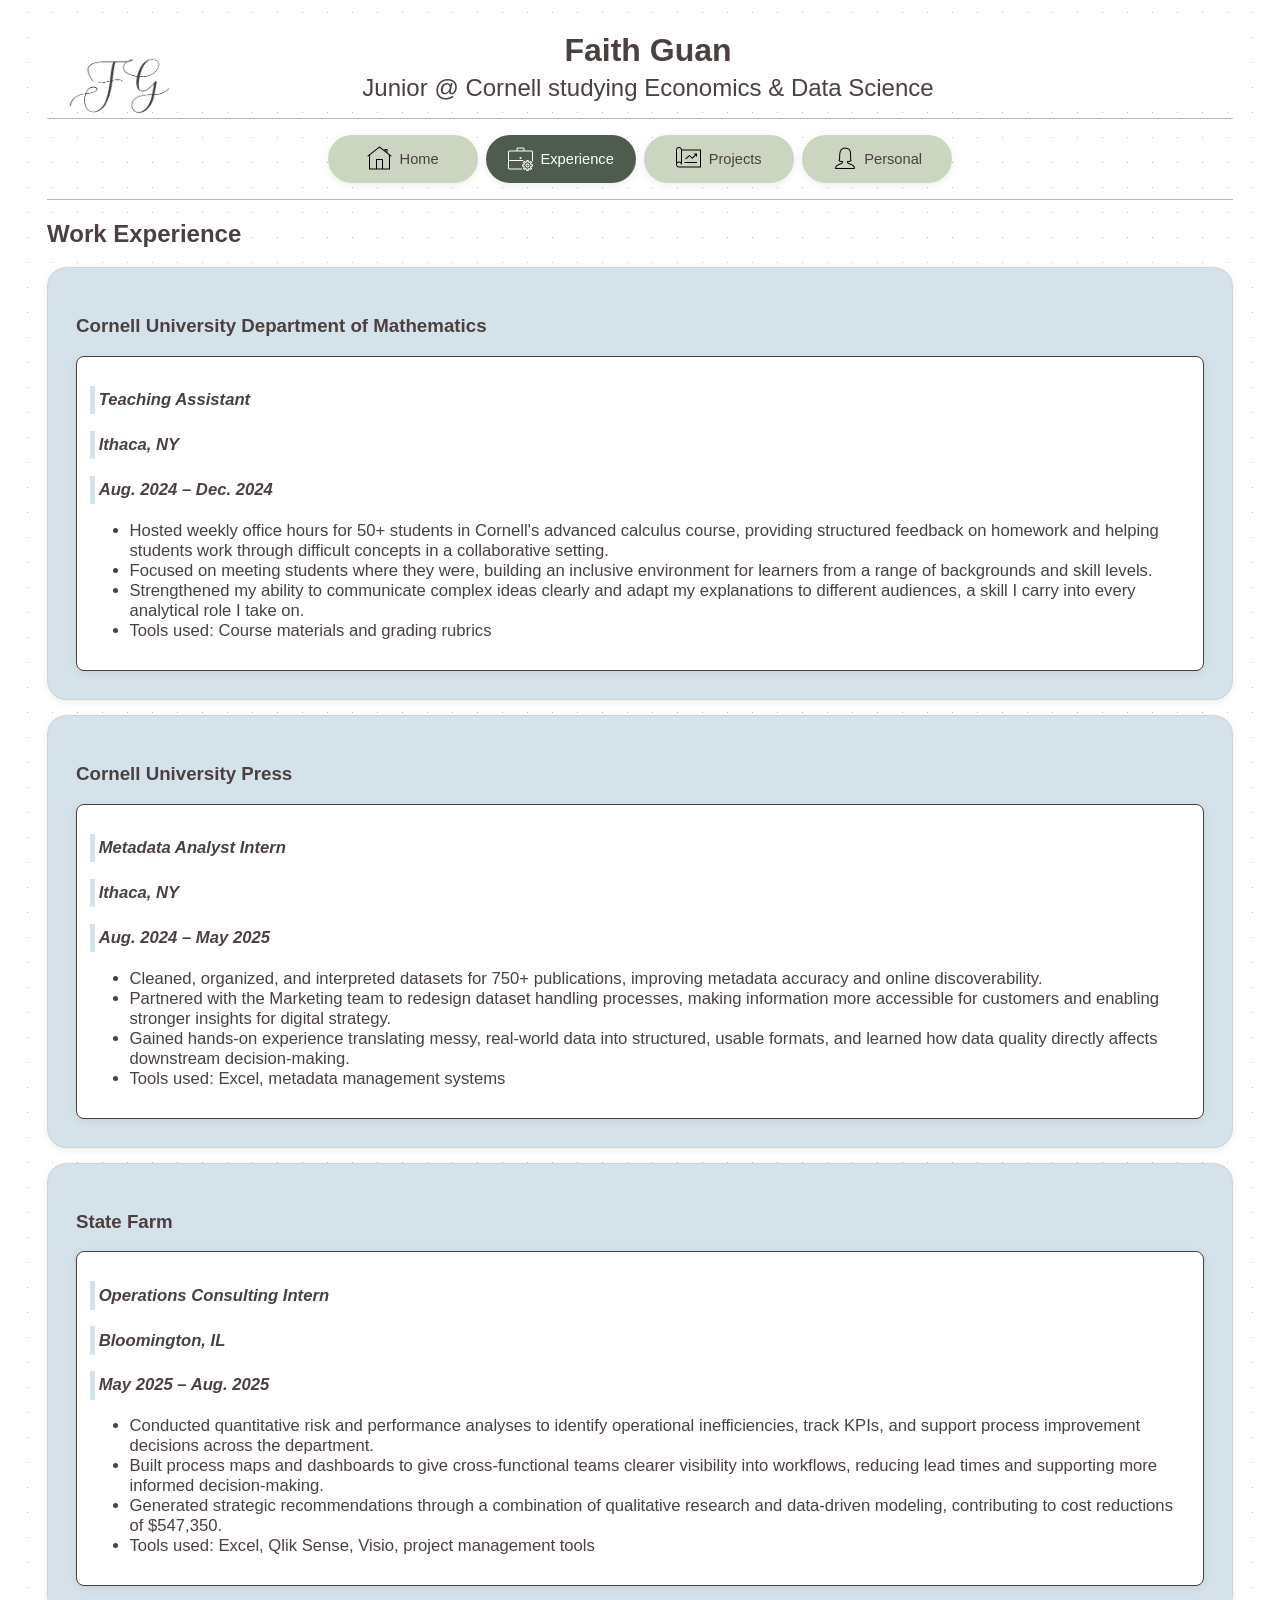
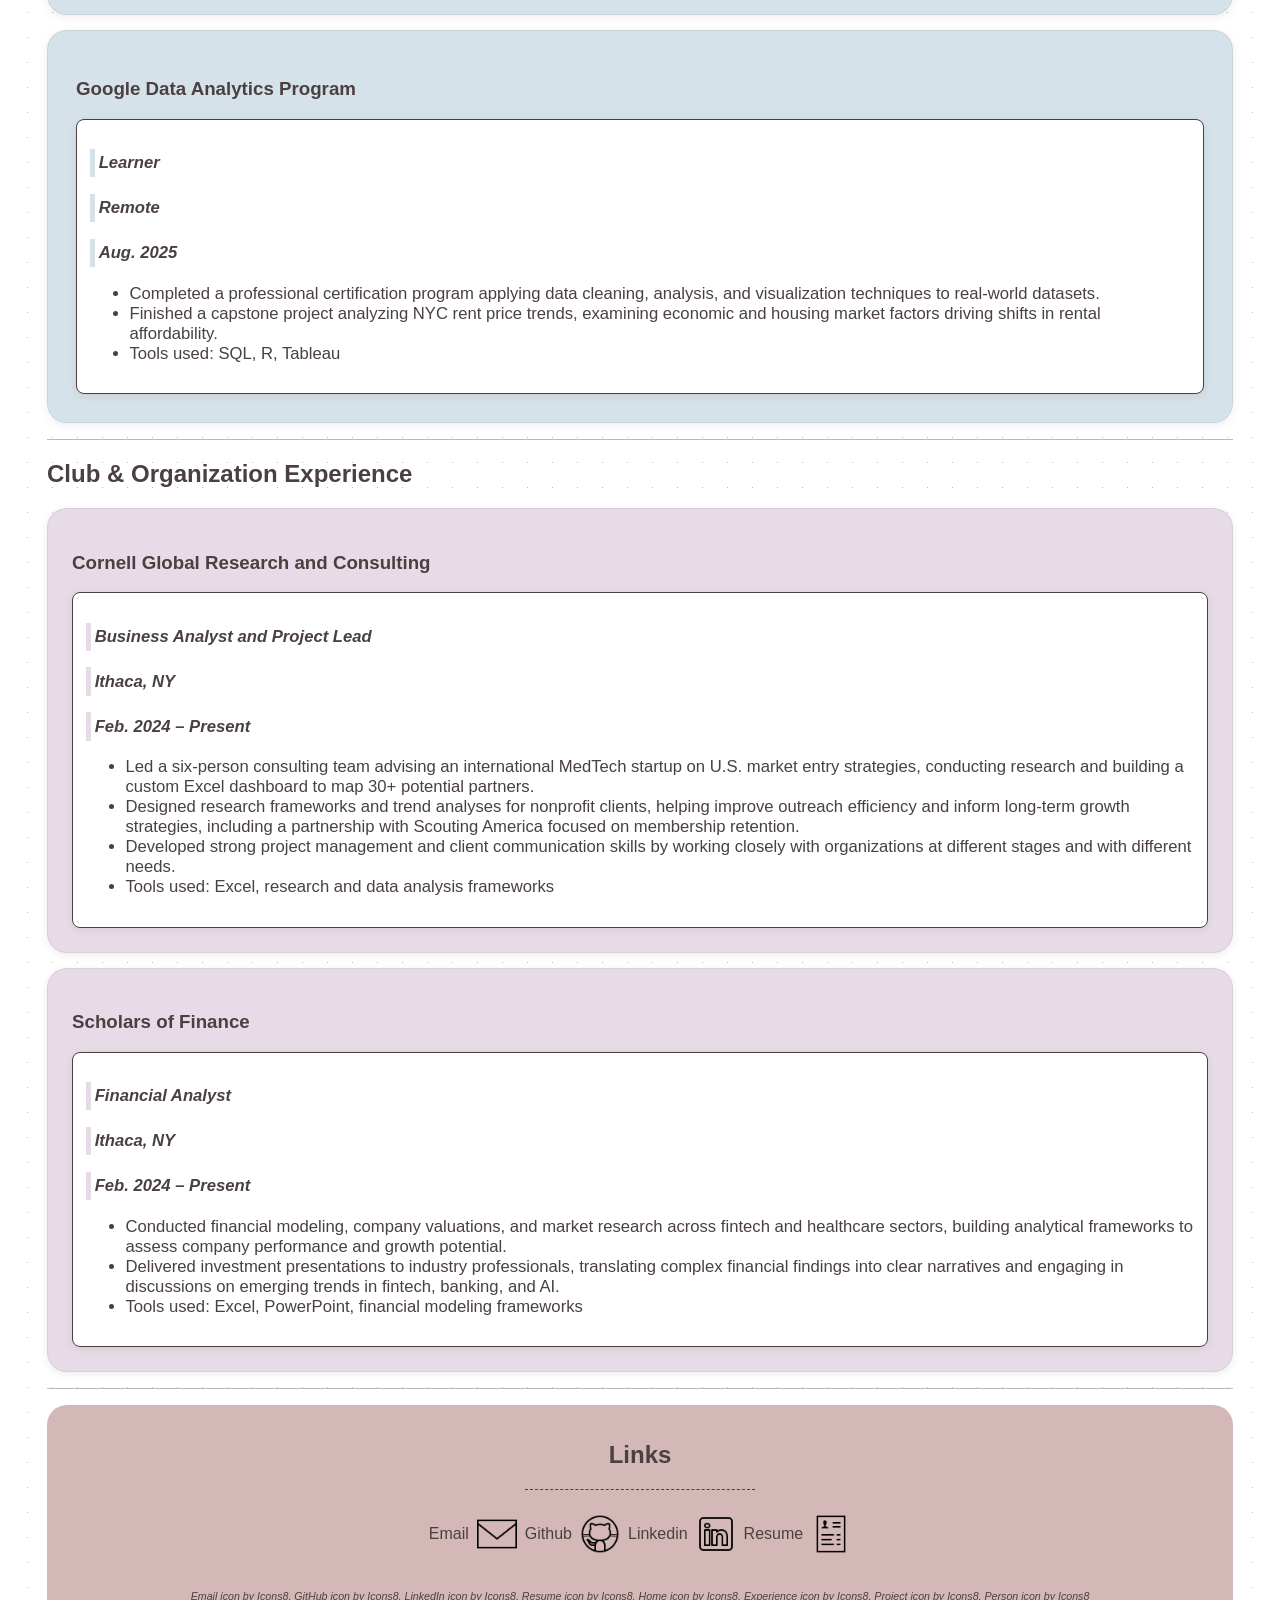
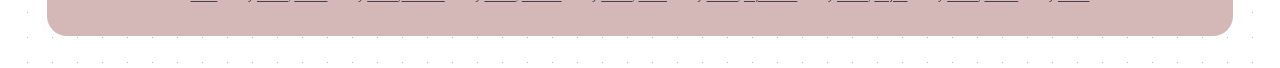
==== experience.html @ 6052fd79 "fix lines" ====
<!DOCTYPE html>
<html lang="en">

<head>
    <meta charset="UTF-8">
    <meta name="viewport" content="width=device-width, initial-scale=1.0">
    <title>Experience</title>
    <link rel="stylesheet" href="styles/site.css">
</head>

<body class="body_dot_class">
    <header>
        <div class="top-content">
            <picture>
                <img class="header_logo_image" src="images/tranparent_logo.png" alt="">
            </picture>
            <div>
                <h1 class="center">Faith Guan</h1>
                <h2 class="center title_subscript"> Junior @ Cornell studying Economics & Data Science </h2>
            </div>
            <!--<button id="hamburger-button">☰</button>-->
            <!--this is fine to do it this way, next week he said lecture on icons-->
            <button class="hamburger_design" id="hamburger-button">
                <span class="center hamburger-line"></span>
                <span class="hamburger-line"></span>
                <span class="hamburger-line"></span>
            </button>
        </div>
        <div class="line_div">
        </div>
        <nav class="mobile_nav_styling hidden" id="nav-menu">
            <menu class="center nav_menu_flex">
                <li>
                    <a class="nav_inner_flex" href="index.html">
                        <picture>
                            <img class="nav_logos_small" src="images/icons8-home-button-50.png" alt="">
                        </picture>Home
                    </a>
                </li>
                <li><a class="nav_inner_flex active" href="experience.html">
                        <picture>
                            <img class="nav_logos_small" src="images/icons8-experience-50.png" alt="">
                        </picture>
                        Experience
                    </a></li>
                <li><a class="nav_inner_flex" href="projects.html">
                        <picture>
                            <img class="nav_logos_small" src="images/icons8-project-50.png" alt="">
                        </picture> Projects
                    </a></li>
                <li><a class="nav_inner_flex" href="personal.html">
                        <picture>
                            <img class="nav_logos_small" src="images/icons8-person-50.png" alt="">
                        </picture>Personal
                    </a></li>
            </menu>
        </nav>
    </header>
    <main>
        <p class="page_title center"> Experience </p>
        <section>
            <h2>Work Experience</h2>
            <section class="exp_section">
                <h3>Cornell University Department of Mathematics</h3>
                <div class="div_text_paragraph">
                    <p class="exp_special_text">Teaching Assistant</p>
                    <p class="exp_special_text">Ithaca, NY</p>
                    <p class="exp_special_text">Aug. 2024 – Dec. 2024</p>
                    <ul>
                        <li>Hosted weekly office hours for 50+ students in Cornell's advanced calculus course, providing structured feedback on homework and helping students work through difficult concepts in a collaborative setting.</li>
                        <li>Focused on meeting students where they were, building an inclusive environment for learners from a range of backgrounds and skill levels.</li>
                        <li>Strengthened my ability to communicate complex ideas clearly and adapt my explanations to different audiences, a skill I carry into every analytical role I take on.</li>
                        <li>Tools used: Course materials and grading rubrics</li>
                    </ul>
                    <!--Source: Original Work (Faith Guan)-->
                </div>
            </section>
            <section class="exp_section">
                <h3>Cornell University Press</h3>
                <div class="div_text_paragraph">
                    <p class="exp_special_text">Metadata Analyst Intern</p>
                    <p class="exp_special_text">Ithaca, NY</p>
                    <p class="exp_special_text">Aug. 2024 – May 2025</p>
                    <ul>
                        <li>Cleaned, organized, and interpreted datasets for 750+ publications, improving metadata accuracy and online discoverability.</li>
                        <li>Partnered with the Marketing team to redesign dataset handling processes, making information more accessible for customers and enabling stronger insights for digital strategy.</li>
                        <li>Gained hands-on experience translating messy, real-world data into structured, usable formats, and learned how data quality directly affects downstream decision-making.</li>
                        <li>Tools used: Excel, metadata management systems</li>
                    </ul>
                </div>
                <!--Source: Original Work (Faith Guan)-->
            </section>
            <section class="exp_section">
                <h3>State Farm</h3>
                <div class="div_text_paragraph">
                    <p class="exp_special_text">Operations Consulting Intern</p>
                    <p class="exp_special_text">Bloomington, IL</p>
                    <p class="exp_special_text">May 2025 – Aug. 2025</p>
                    <ul>
                        <li>Conducted quantitative risk and performance analyses to identify operational inefficiencies, track KPIs, and support process improvement decisions across the department.</li>
                        <li>Built process maps and dashboards to give cross-functional teams clearer visibility into workflows, reducing lead times and supporting more informed decision-making.</li>
                        <li>Generated strategic recommendations through a combination of qualitative research and data-driven modeling, contributing to cost reductions of $547,350.</li>
                        <li>Tools used: Excel, Qlik Sense, Visio, project management tools</li>
                    </ul>
                </div>
                <!--Source: Original Work (Faith Guan)-->
            </section>
            <section class="exp_section">
                <h3>Google Data Analytics Program</h3>
                <div class="div_text_paragraph">
                    <p class="exp_special_text">Learner</p>
                    <p class="exp_special_text">Remote</p>
                    <p class="exp_special_text">Aug. 2025</p>
                    <ul>
                        <li>Completed a professional certification program applying data cleaning, analysis, and visualization techniques to real-world datasets.</li>
                        <li>Finished a capstone project analyzing NYC rent price trends, examining economic and housing market factors driving shifts in rental affordability.</li>
                        <li>Tools used: SQL, R, Tableau</li>
                    </ul>
                </div>
                <!--Source: Original Work (Faith Guan)-->
            </section>
            <div class="line_div">
            </div>
        </section>
        <section>
            <h2>Club & Organization Experience</h2>
            <section class="club_section">
                <h3>Cornell Global Research and Consulting</h3>
                <div class="div_text_paragraph">
                    <p class="club_special_text">Business Analyst and Project Lead</p>
                    <p class="club_special_text">Ithaca, NY</p>
                    <p class="club_special_text">Feb. 2024 – Present</p>
                    <ul>
                        <li>Led a six-person consulting team advising an international MedTech startup on U.S. market entry strategies, conducting research and building a custom Excel dashboard to map 30+ potential partners.</li>
                        <li>Designed research frameworks and trend analyses for nonprofit clients, helping improve outreach efficiency and inform long-term growth strategies, including a partnership with Scouting America focused on membership retention.</li>
                        <li>Developed strong project management and client communication skills by working closely with organizations at different stages and with different needs.</li>
                        <li>Tools used: Excel, research and data analysis frameworks</li>
                    </ul>
                </div>
                <!--Source: Original Work (Faith Guan)-->
            </section>
            <!--<figure class="figure_flex">
                <figcaption class="figcaption_styling">Current role: Project manager for the Owala project</figcaption>
                <img class="club_photos_img" src="images/exp_owala.png" alt="">
            </figure>-->
            <!--Source: Original Work (Faith Guan)-->
            <section class="club_section">
                <h3>Scholars of Finance</h3>
                <div class="div_text_paragraph">
                    <p class="club_special_text">Financial Analyst</p>
                    <p class="club_special_text">Ithaca, NY</p>
                    <p class="club_special_text">Feb. 2024 – Present</p>
                    <ul>
                        <li>Conducted financial modeling, company valuations, and market research across fintech and healthcare sectors, building analytical frameworks to assess company performance and growth potential.</li>
                        <li>Delivered investment presentations to industry professionals, translating complex financial findings into clear narratives and engaging in discussions on emerging trends in fintech, banking, and AI.</li>
                        <li>Tools used: Excel, PowerPoint, financial modeling frameworks</li>
                    </ul>
                </div>
                <!--Source: Original Work (Faith Guan)-->
            </section>
            <!--<figure class="figure_flex">
                <figcaption class="figcaption_styling">Current role: Financial analyst</figcaption>
                <img class="club_photos_img" src="images/prof_exp_sof.png" alt="">
            </figure>-->
            <!--Source: Original Work (Faith Guan)-->
        </section>
        <div class="line_div">
        </div>
    </main>
    <footer class="footer_class">
        <h2 class="center"> Links </h2>
        <div class="footer_divider"> </div>
        <div class="footer_outer_flex">
            <div class="footer_inner_flex">
                <p> Email</p>
                <a href="mailto:fsg27@cornell.edu">
                    <picture>
                        <img class="footer_image" src="images/icons8-email-50.png" alt="">
                    </picture>
                </a>
            </div>
            <div class="footer_inner_flex">
                <p> Github</p>
                <a href="https://faithie27.github.io/">
                    <picture> <img class="footer_image" src="images/icons8-github-50.png" alt=""> </picture>
                </a>
            </div>
            <div class="footer_inner_flex">
                <p> Linkedin </p>
                <a href="https://www.linkedin.com/in/faith-guan/">
                    <picture> <img class="footer_image" src="images/icons8-linkedin-50.png" alt=""></picture>
                </a>
            </div>
            <div class="footer_inner_flex">
                <p> Resume </p>
                <a href="images/Faith_Guan_Resume_INFO1300.pdf" target="_blank">
                    <picture> <img class="footer_image" src="images/icons8-resume-50.png" alt=""></picture>
                </a>
            </div>
        </div>
        <p class="center"><cite> <a target="_blank" href="https://icons8.com/icon/12580/email">Email</a> icon by <a target="_blank" href="https://icons8.com"> Icons8</a>, <a target="_blank" href="https://icons8.com/icon/12598/github"> GitHub</a> icon by <a target="_blank" href="https://icons8.com">Icons8</a>,<a target="_blank" href="https://icons8.com/icon/447/linkedin"> LinkedIn</a> icon by <a target="_blank" href="https://icons8.com">Icons8</a>, <a target="_blank" href="https://icons8.com/icon/23877/resume"> Resume</a> icon by <a target="_blank" href="https://icons8.com">Icons8</a>, <a target="_blank" href="https://icons8.com/icon/73/home">Home</a> icon by <a target="_blank" href="https://icons8.com">Icons8</a>, <a target="_blank" href="https://icons8.com/icon/123838/briefcase-settings">Experience</a> icon by <a target="_blank" href="https://icons8.com">Icons8</a>, <a target="_blank" href="https://icons8.com/icon/53380/project">Project</a> icon by <a target="_blank" href="https://icons8.com">Icons8</a>, <a target="_blank" href="https://icons8.com/icon/31047/person">Person</a> icon by <a target="_blank" href="https://icons8.com">Icons8</a></cite></p>
    </footer>
    <script src="scripts/jquery-3.7.1.js"></script>
    <script src="scripts/hamburger-menu.js"></script>
</body>

</html>
---- styles/site.css ----
/*!!!!!!!!!!!!!!!!!!!!!!!!!!!!!!!!!!!!!!!!!!!!!!!!!!!!!!!!!!!!!!!!!!!!!!!!!!!!!!!!!!!!!!!!!!!!*/
/*BASIC mobile-first/narrow setup*/
html {
    box-sizing: border-box;
    background-color: #FFFFFF;
}

*,
*::before,
*::after {
    box-sizing: inherit;
}

/*note this was given in a previoisu assigment and is therefore a course resource*/
/*general basic fonts, colors, sizes*/
body {
    color: #4a4040;
    font-family: 'Gill Sans', 'Gill Sans MT', Calibri, 'Trebuchet MS', sans-serif;
    padding: 2em;
    /*I know this is technically responsive BUT instructions said to make sure the body had a max-width to ensure usability*/
    max-width: 1250px;
    margin: 0 auto;
}

.body_dot_class {
    background-image: radial-gradient(#bdbab2 0.8px, transparent 0.8px);
    background-size: 25px 25px;
    /*cite: https://css-irl.info/css-halftone-patterns/*/
}

.title_subscript {
    font-weight: 300;
    margin: 0;
}

nav menu li a,
.div_text_paragraph {
    box-shadow: 0 2px 8px rgba(0, 0, 0, 0.08);
}

/*mobile-first image settings*/
img {
    display: block;
    width: 100%;
    max-width: 600px;
    margin: 0.5em auto;
}

/*styling nav*/
nav menu li {
    list-style: none;
    font-size: 1em;
    border: none;

}

nav menu li a {
    text-decoration: none;
    color: #4a4040;
}

menu {
    /*display: flex;*/
    /* flex-direction: column;*/
    padding: 0;
    border: none;
    max-width: 300px;
    gap: 1rem;
    margin: 1em auto;

}

nav a {
    display: block;
    padding: 0.5rem 0.5rem;
    text-align: center;
    font-weight: 400;
    background-color: #CBD5C0;
    border-radius: 50px;
}

/*NOTE: The heading having plently of space and larger buttons is a design choice - as people on small mobile phones need larger areas to click*/

footer {
    padding: 1em;
}

/*This is to indicate what page you're on when you're on it or when you're clicking the link*/
nav a.active {
    background-color: #4e5c4e;
    /*font-weight: 700;*/
    color: #FFFFFF;
}

nav a.active img {
    filter: invert(1);
    /*needed to change the icon color to white*/
    /*got from documentation + help in OH*/
}

nav a:hover {
    background-color: #a6bda6;
    /*supposed to work when you're hovering over it*/
    /*might modify later...*/
}

/*!!!!!!!!!!!!!!!!!!!!!!!!!!!!!!!!!!!!!!!!!!!!!!!!!!!!!!!!!!!!!!!!!!!!!!!!!!!!!!!!!!!!!!!!!!!!*/
/*BASIC Style CLASSES*/

.bold {
    font-weight: 650;
}

.center {
    text-align: center;
}

.home_section {
    padding: 1.75em;
    background-color: #f5e6e0;
    border-radius: 20px;
    margin: 15px 0;
    box-shadow: 0 2px 8px rgba(0, 0, 0, 0.08);
    border: 1px solid rgba(0, 0, 0, 0.06);
}

.exp_section {
    padding: 1.75em;
    background-color: #d6e2e9;
    border-radius: 20px;
    margin: 15px 0;
    box-shadow: 0 2px 8px rgba(0, 0, 0, 0.08);
    border: 1px solid rgba(0, 0, 0, 0.06);
}


.club_section {
    padding: 1.5em;
    background-color: #e7dbe8;
    border-radius: 20px;
    margin: 15px 0;
    box-shadow: 0 2px 8px rgba(0, 0, 0, 0.08);
    border: 1px solid rgba(0, 0, 0, 0.06);
}


.div_text_paragraph {
    border: 1px solid #4a4040;
    background-color: #FFFFFF;
    padding: 0.75em;
    border-radius: 8px;
    font-size: 14pt;
}

.footer_class {
    background-color: #d4b8b8;
    color: #4a4040;
    border-radius: 20px;
    border: none;
    border-bottom: none;
    font-size: 16px;
    text-decoration: none;

}

.line_div {
    border-bottom: 1.25px solid #bdbab2;
    margin: 1em 0;
}

.footer_image {
    max-width: 40px;
    height: auto;
}

.page_title {
    font-weight: 300;
    font-size: 16pt;
    border: none;
}

.mobile_nav_styling {
    border-bottom: 1.5px solid #bdbab2;
}

.footer_divider {
    border-bottom: 1.5px dashed #4a4040;
    width: 20%;
    margin: 0 auto;
}

.home_headshot_img {
    border-radius: 50%;
    aspect-ratio: 1 / 1;
    object-fit: cover;
    width: 75%;
    max-width: 600px;
}

.club_photos_img {
    border-radius: 12px;
    width: 100%;
    margin: 0 auto;
    display: block;
}


figure {
    margin: 0;
}

/*makes the skills look more consultingy*/
.skills_pills_list {
    display: flex;
    flex-wrap: wrap;
    gap: 10px;
    padding: 0;
    list-style: none;
}

.skills_pills_list li {
    background-color: #CBD5C0;
    padding: 8px 16px;
    border-radius: 50px;
    font-size: 0.9em;
    box-shadow: 0 2px 8px rgba(0, 0, 0, 0.08);
    /* yay shadow again*/
}

.header_logo_image {
    max-width: 200px;
    height: auto;
    margin: 0 auto;
}

.header_text {
    margin: 0 auto;
    display: flex;
    flex-direction: column;
}

header h1 {
    margin: 5px;
}

.top-content {
    background-color: #FFFFFF;
    margin: 0;
    display: flex;
    flex-direction: column;
    align-items: center;
    justify-content: flex-start;
    position: relative;
}

header h1 {
    margin-top: 0;
}

.nav_logos_small {
    max-width: 25px;
    height: auto;
}

.home_special_text {
    border-left: 5px solid #d4b8b8;
    font-weight: 575;
    font-style: italic;
    padding: 0.25em;
}

.exp_special_text {
    border-left: 5px solid #d6e2e9;
    font-weight: 575;
    font-style: italic;
    padding: 0.25em;
}


.club_special_text {
    border-left: 5px solid #e7dbe8;
    font-weight: 575;
    font-style: italic;
    padding: 0.25em;
}

.figcaption_styling {
    background-color: #e7dbe8;
    border-radius: 10px;
    border: 1px #bdbab2 solid;
    padding: 0.5em;
    margin: 0;
}


/*!!!!!!!!!!!!!!!!!!!!!!!!!!!!!!!!!!!!!!!!!!!!!!!!!!!!!!!!!!!!!!!!!!!!!!!!!!!!!!!!!!!!!!!!!!!!!!!!!!!!!!!!!!!!!!!*/
/*GENERAL FLEXBOX CLASSES*/
.footer_inner_flex {
    display: flex;
    flex-direction: row;
    gap: 0.5em;
    align-items: center;
}

.footer_outer_flex {
    display: flex;
    flex-direction: column;
    gap: 0.5em;
    align-items: center;
    margin-top: 0.5em;
}

.nav_menu_flex {
    display: flex;
    flex-direction: column;
}

.nav_inner_flex {
    display: flex;
    flex-direction: row;
    gap: 0.5em;
    align-items: center;
    justify-content: center;
}

.home_aboutme_flex {
    display: flex;
    flex-direction: column;
}

.figure_flex {
    display: flex;
    flex-direction: column;
    align-items: center;
    max-width: 750px;
    margin: 0 auto;
}



/*!!!!!!!!!!!!!!!!!!!!!!!!!!!!!!!!!!!!!!!!!!!!!!!!!!!!!!!!!!!!!!!!!!!!!!!!!!!!!!!!!!!!!!!!!!!!!!*/
/*This is for the personal page styling and flexboxes solely*/

blockquote {
    font-style: italic;
    font-weight: 550;
    border-right: 1px solid #4a4040;
    border-top: 1px solid #4a4040;
    border-bottom: 1px solid #4a4040;
    padding: 1em;
    border-left: 5px solid #4a4040;
    background-color: #fbdaf0;

}

.music_section {
    padding: 1em;
    background-image:
        linear-gradient(rgba(240, 224, 245, 0.85), rgba(245, 230, 224, 0.85)),
        url("../images/pink_flowers_music.jpg");
    background-size: cover;
    background-position: center;
    font-weight: 500;
    /*margin-bottom: 0.5em;*/
    color: black;
}

.poem {
    white-space: pre-line;
    font-size: 12pt;
    font-weight: 575;
    font-family: Verdana, Geneva, Tahoma, sans-serif;
    color: black;
}

.poem_what_section {
    padding: 1em;
    background-image:
        linear-gradient(rgba(240, 224, 245, 0.85), rgba(245, 230, 224, 0.85)),
        url("../images/poetry_flowers_1.jpg");
    background-size: cover;
    background-position: center;
    font-weight: 500;
    color: black;
    /*margin-bottom: 0.5em;*/
}

.original_music_section {
    padding: 1em;
    background-image:
        linear-gradient(rgba(240, 224, 245, 0.85), rgba(245, 230, 224, 0.85)),
        url("../images/original_flower.jpg");
    background-size: cover;
    background-position: center;
    font-weight: 500;
    color: black;
}

figcaption a {
    text-decoration: none;
    color: #4e5c4e;
}

figcaption {
    font-size: 10pt;
}


.volunteering_section {
    padding: 1.75em;
    background-color: #f5e6e0;
    border-radius: 20px;
    margin: 15px 0;
    box-shadow: 0 4px 12px rgba(0, 0, 0, 0.1);
    border: 1px solid rgba(0, 0, 0, 0.06);
}

.personal_flex {
    display: flex;
    flex-direction: column;
}

/*!!!!!!!!!!!!!!!!!!!!!!!!!!!!!!!!!!!!!!!!!!!!!!!!!!!!!!!!!!!!!!!!!!!!!!!!!!!!!!!!!!!*/
/*Project PAGE STUFF*/

.proj_section {
    padding: 1.25em;
    background-color: #FAF9F6;
    margin: 15px 0;
    box-shadow: 0 2px 8px rgba(0, 0, 0, 0.08);
    border: 1px solid rgba(0, 0, 0, 0.06);
}

.proj_special_text {
    border-left: 5px solid #d4b8b8;
    font-weight: 575;
    padding: 0.25em;
}

.project_flex {
    display: flex;
    flex-direction: column;
}

/*!!!!!!!!!!!!!!!!!!!!!!!!!!!!!!!!!!!!!!!!!!!!!!!!!!!!!!!!!!!!!!!!!!!!!!!!!!!!!!!!!!!*/
/*Citations*/
footer cite a {
    color: #4a4040;
    margin: 0;
}

footer cite {
    font-size: 8pt;
    margin: 0;
}

.in-text-cite {
    font-size: 8pt
}

.in-text-cite a {
    color: #4a4040;
}


/*!!!!!!!!!!!!!!!!!!!!!!!!!!!!!!!!!!!!!!!!!!!!!!!!!!!!!!!!!!!!!!!!!!!!!!!!!!!!!!!!!!!!!!!!!!!!!!*/
/*RESPONSIVE DESIGN FOR M3*/

/*media queries*/

/*media query for the page titles*/
@media (min-width: 700px) {
    .page_title {
        display: none;
    }
}

/*media query for the NAVIGATION*/
@media (min-width: 700px) {
    .nav_menu_flex {
        flex-direction: row;
        justify-content: center;
    }

    menu {
        max-width: 100%;
        gap: 0.5rem;
        margin: 1em 1em;

    }

    nav a {
        width: 150px;
        padding: 0.25rem 0.25rem;
        font-size: 11pt;
    }
}

/*media query for the FOOTER*/
@media (min-width: 700px) {
    .footer_outer_flex {
        flex-direction: row;
        justify-content: center;
        padding: 0.5em;
    }
}

/*media query for the header content*/
@media (min-width: 700px) {
    #hamburger-button {
        display: none;
    }

    /*Would this be done in javascript?? Shoudl it show up on wide screen still for this milestone?*/

    .top-content {
        flex-direction: row;
        justify-content: center;
        align-items: center;
        gap: 1em;
    }

    .header_text {
        display: flex;
        flex-direction: column;
        align-items: center;
    }

    .header_logo_image {
        max-width: 9%;
        width: auto;
        min-width: 15px;
        margin: 10px;
        position: absolute;
        top: -1px;
        left: 10px;
    }
}

/*media query for the body content on home page*/
@media (min-width: 700px) {
    .home_aboutme_flex {
        flex-direction: row;
    }

    .home_headshot_img {
        display: block;
        flex-grow: 1;
        max-width: 700px;
        min-width: 300px;
        height: auto;
        margin: 1em;
    }

    .div_text_paragraph {
        font-size: 12.5pt;
    }

    .home_aboutme_flex div {
        flex-grow: 2;
    }
}


/*media query for project content*/
@media (min-width: 700px) {
    .figure_flex {
        flex-direction: row;
        align-items: flex-start;
        gap: 1em;
    }

    .figure_flex figcaption {
        flex: 1;
        font-size: 0.75em;
    }

    .figure_flex button {
        flex: 3;
    }

    .figure_flex button img {
        width: 100%;
        max-width: 100%;
        height: auto;
    }
}

/*media query for personal page content*/
@media (min-width: 750px) {
    .personal_flex {
        flex-direction: row;
        align-items: center;
        justify-content: center;
        gap: 1em;
        max-width: 900px;
        margin: 0 auto;
    }

    .personal_flex blockquote {
        flex: 1;

    }

    .personal_flex picture img {
        flex: 1;
        width: 100%;
        max-width: 100%;
        height: auto;

    }
}

/*!!!!!!!!!!!!!!!!!!!!!!!!!!!!!!!!!!!!!!!!!!!!!!!!!!!!!!!!!!!!!!!!!!!!!!!!!!!!!!!!!!!!!!!!!!1*/
/*Interactive styling for M3 -- */
.hamburger-line {
    display: block;
    width: 35px;
    height: 5px;
    background-color: #CBD5C0;
    margin: 7px auto;
}

.hamburger_design {
    background-color: #f3f3f3;
    border: 0.25px solid #b5b3b3;
    box-shadow: 0 2px 8px rgba(0, 0, 0, 0.1);
    width: 50px;
    position: absolute;
    /*placed in reference to the "top-content" class"*/
    top: 40px;
    right: 0;
}

#hamburger-button:hover {
    background-color: #a6bda6;
    cursor: pointer;
}

#hamburger-button:hover .hamburger-line {
    background-color: white;
}

.hidden {
    display: none !important;
}

#modal-overlay {
    position: fixed;
    top: 0;
    left: 0;
    width: 100%;
    height: 100%;
    background-color: rgba(0, 0, 0, 0.6);
    /*transparency so you can see the back behind it still? I didn't want it to be too opaque*/
    z-index: 1;
    /*use flexbox to make the actual modal-looking ting in the middle*/
    display: flex;
    justify-content: center;
    align-items: center;
}

#project-modal {
    display: block;
    background-color: white;
    border-radius: 15px;
    padding: 2em;
    max-width: 90%;
    max-height: 90vh;
    /*can't exceed viewport height*/
    overflow-y: auto;
    /*had to add a scrollbar for if there was too much content*/
    z-index: 2;
    position: relative;
    /*this above is so the x button can be on the top right instead, similar to how I did it w the menu bar*/
}

#modal-close {
    position: sticky;
    /*want the X to always be seen*/
    top: 0;
    float: right;
    background: none;
    border: none;
    font-size: 1.5em;
    /*so your mouse turns into a pointer finger over it*/
    cursor: pointer;
    color: #4a4040;
    z-index: 3;
}


#modal-close:hover {
    font-weight: 600;
    box-shadow: 0 2px 8px rgba(0, 0, 0, 0.1);
    cursor: pointer;
}

#proj-button-1,
#proj-button-2,
#proj-button-3 {
    cursor: pointer;
}

/*modal pop up styling*/
.modal_image {
    border: 1px solid #4a4040;
    padding: 0.5em;
}
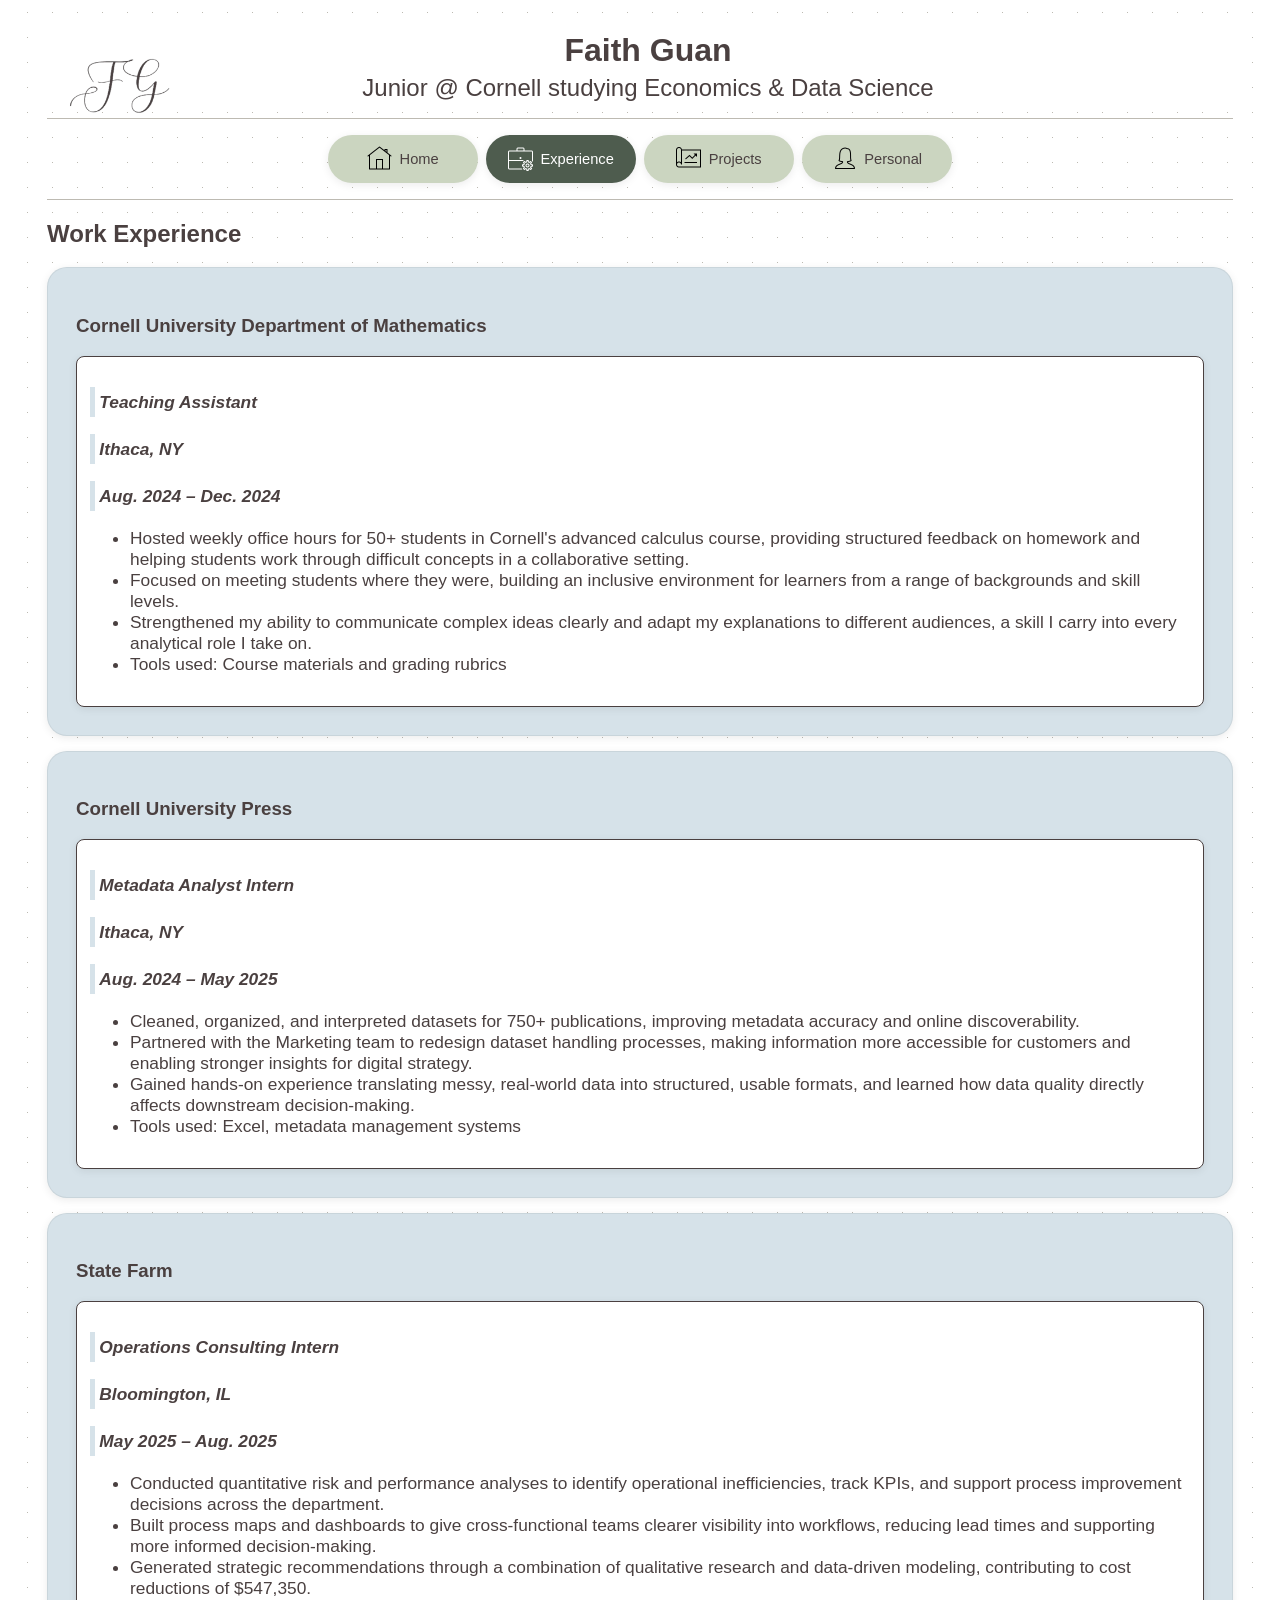
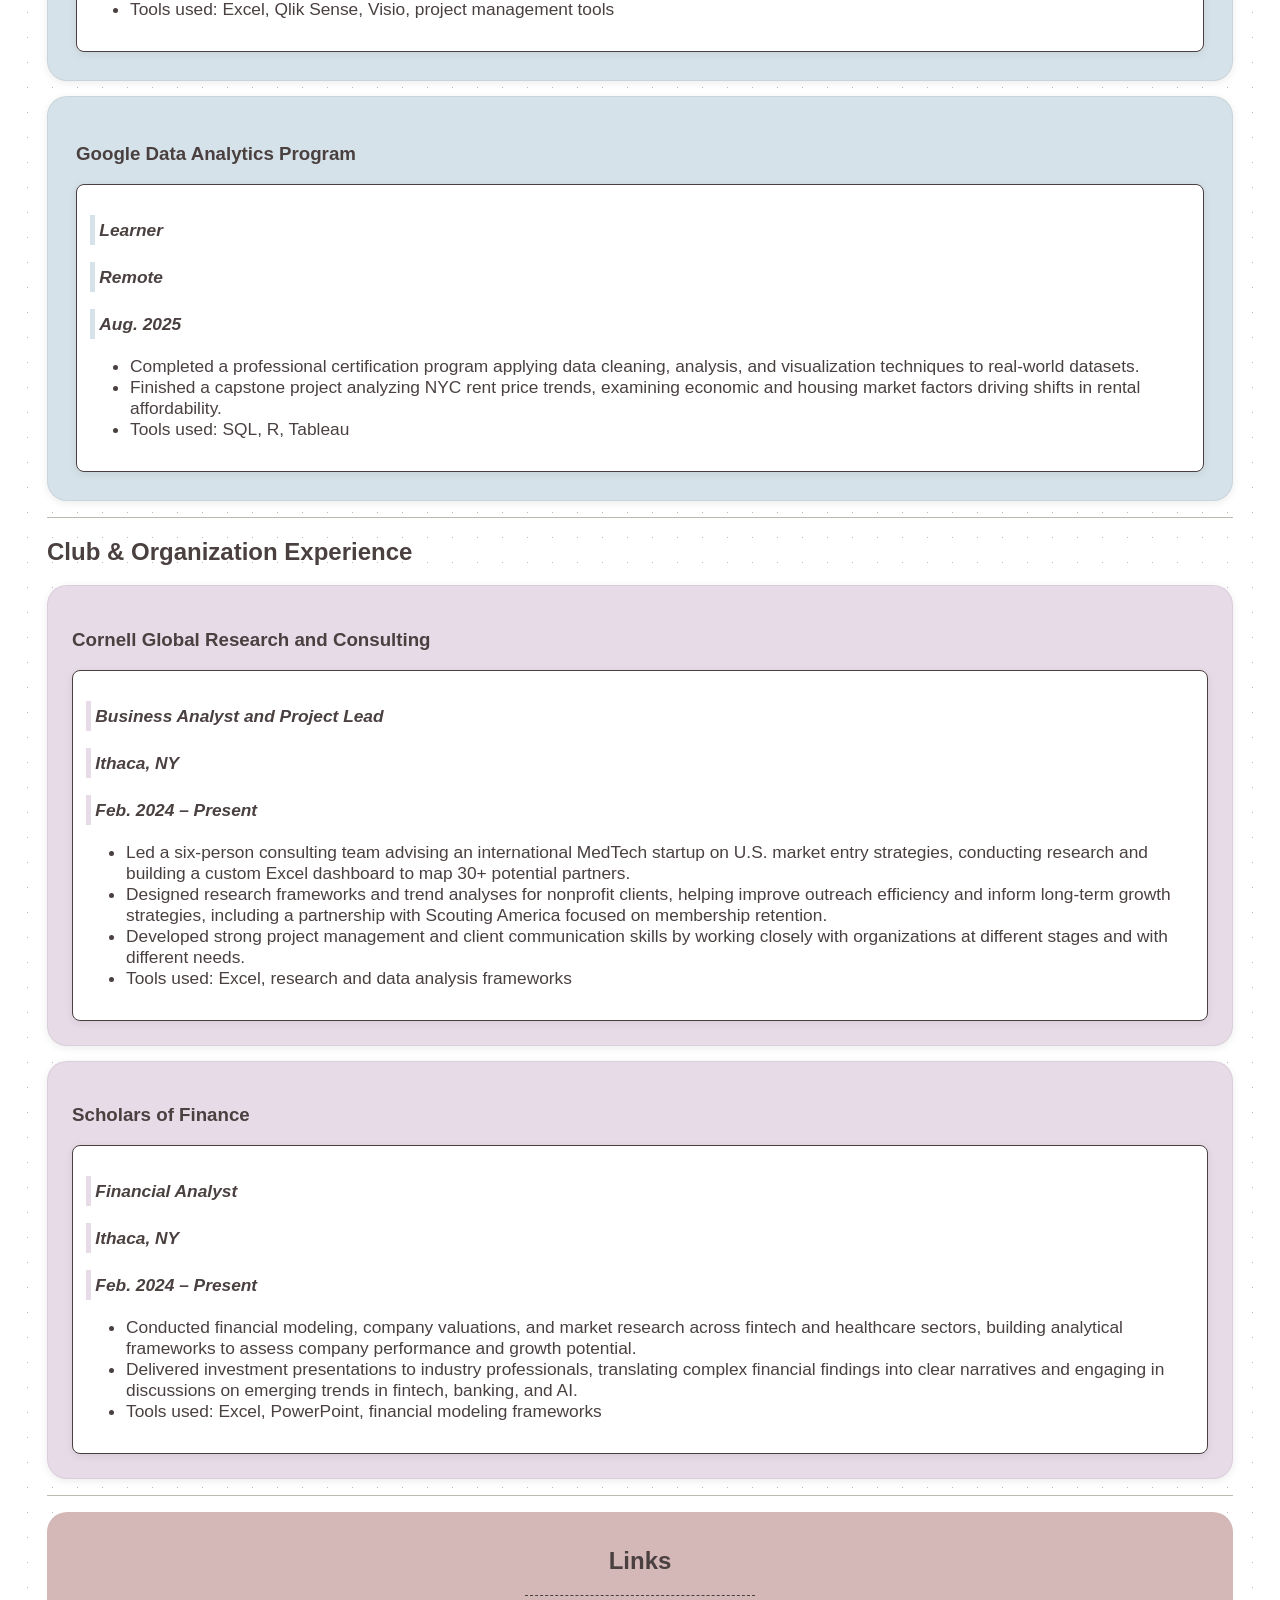
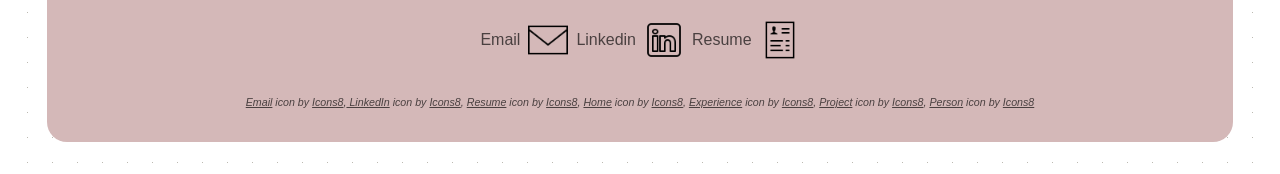
==== commit 18ceac0b: "fixed all footers" ====
--- a/experience.html
+++ b/experience.html
@@ -139,10 +139,6 @@
                 </div>
                 <!--Source: Original Work (Faith Guan)-->
             </section>
-            <!--<figure class="figure_flex">
-                <figcaption class="figcaption_styling">Current role: Project manager for the Owala project</figcaption>
-                <img class="club_photos_img" src="images/exp_owala.png" alt="">
-            </figure>-->
             <!--Source: Original Work (Faith Guan)-->
             <section class="club_section">
                 <h3>Scholars of Finance</h3>
@@ -158,10 +154,6 @@
                 </div>
                 <!--Source: Original Work (Faith Guan)-->
             </section>
-            <!--<figure class="figure_flex">
-                <figcaption class="figcaption_styling">Current role: Financial analyst</figcaption>
-                <img class="club_photos_img" src="images/prof_exp_sof.png" alt="">
-            </figure>-->
             <!--Source: Original Work (Faith Guan)-->
         </section>
         <div class="line_div">
@@ -180,12 +172,6 @@
                 </a>
             </div>
             <div class="footer_inner_flex">
-                <p> Github</p>
-                <a href="https://faithie27.github.io/">
-                    <picture> <img class="footer_image" src="images/icons8-github-50.png" alt=""> </picture>
-                </a>
-            </div>
-            <div class="footer_inner_flex">
                 <p> Linkedin </p>
                 <a href="https://www.linkedin.com/in/faith-guan/">
                     <picture> <img class="footer_image" src="images/icons8-linkedin-50.png" alt=""></picture>
@@ -198,7 +184,7 @@
                 </a>
             </div>
         </div>
-        <p class="center"><cite> <a target="_blank" href="https://icons8.com/icon/12580/email">Email</a> icon by <a target="_blank" href="https://icons8.com"> Icons8</a>, <a target="_blank" href="https://icons8.com/icon/12598/github"> GitHub</a> icon by <a target="_blank" href="https://icons8.com">Icons8</a>,<a target="_blank" href="https://icons8.com/icon/447/linkedin"> LinkedIn</a> icon by <a target="_blank" href="https://icons8.com">Icons8</a>, <a target="_blank" href="https://icons8.com/icon/23877/resume"> Resume</a> icon by <a target="_blank" href="https://icons8.com">Icons8</a>, <a target="_blank" href="https://icons8.com/icon/73/home">Home</a> icon by <a target="_blank" href="https://icons8.com">Icons8</a>, <a target="_blank" href="https://icons8.com/icon/123838/briefcase-settings">Experience</a> icon by <a target="_blank" href="https://icons8.com">Icons8</a>, <a target="_blank" href="https://icons8.com/icon/53380/project">Project</a> icon by <a target="_blank" href="https://icons8.com">Icons8</a>, <a target="_blank" href="https://icons8.com/icon/31047/person">Person</a> icon by <a target="_blank" href="https://icons8.com">Icons8</a></cite></p>
+        <p class="center"><cite> <a target="_blank" href="https://icons8.com/icon/12580/email">Email</a> icon by <a target="_blank" href="https://icons8.com"> Icons8</a>,<a target="_blank" href="https://icons8.com/icon/447/linkedin"> LinkedIn</a> icon by <a target="_blank" href="https://icons8.com">Icons8</a>, <a target="_blank" href="https://icons8.com/icon/23877/resume"> Resume</a> icon by <a target="_blank" href="https://icons8.com">Icons8</a>, <a target="_blank" href="https://icons8.com/icon/73/home">Home</a> icon by <a target="_blank" href="https://icons8.com">Icons8</a>, <a target="_blank" href="https://icons8.com/icon/123838/briefcase-settings">Experience</a> icon by <a target="_blank" href="https://icons8.com">Icons8</a>, <a target="_blank" href="https://icons8.com/icon/53380/project">Project</a> icon by <a target="_blank" href="https://icons8.com">Icons8</a>, <a target="_blank" href="https://icons8.com/icon/31047/person">Person</a> icon by <a target="_blank" href="https://icons8.com">Icons8</a></cite></p>
     </footer>
     <script src="scripts/jquery-3.7.1.js"></script>
     <script src="scripts/hamburger-menu.js"></script>
--- a/styles/site.css
+++ b/styles/site.css
@@ -176,7 +176,8 @@
 .page_title {
     font-weight: 300;
     font-size: 16pt;
-    border: none;
+    border-bottom: 1.25px solid #bdbab2;
+    padding-bottom: 1em;
 }
 
 .mobile_nav_styling {
@@ -464,9 +465,16 @@
 
 
 /*!!!!!!!!!!!!!!!!!!!!!!!!!!!!!!!!!!!!!!!!!!!!!!!!!!!!!!!!!!!!!!!!!!!!!!!!!!!!!!!!!!!!!!!!!!!!!!*/
-/*RESPONSIVE DESIGN FOR M3*/
 
 /*media queries*/
+
+/*media query to make modal close button bigger for mobile*/
+@media (min-width: 700px) {
+    #modal-close {
+        font-size: 1.5em !important;
+    }
+}
+
 
 /*media query for the page titles*/
 @media (min-width: 700px) {
@@ -511,7 +519,6 @@
         display: none;
     }
 
-    /*Would this be done in javascript?? Shoudl it show up on wide screen still for this milestone?*/
 
     .top-content {
         flex-direction: row;
@@ -553,7 +560,7 @@
     }
 
     .div_text_paragraph {
-        font-size: 12.5pt;
+        font-size: 13pt;
     }
 
     .home_aboutme_flex div {
@@ -682,11 +689,11 @@
     float: right;
     background: none;
     border: none;
-    font-size: 1.5em;
     /*so your mouse turns into a pointer finger over it*/
     cursor: pointer;
     color: #4a4040;
     z-index: 3;
+    font-size: 2.25em;
 }
 
 
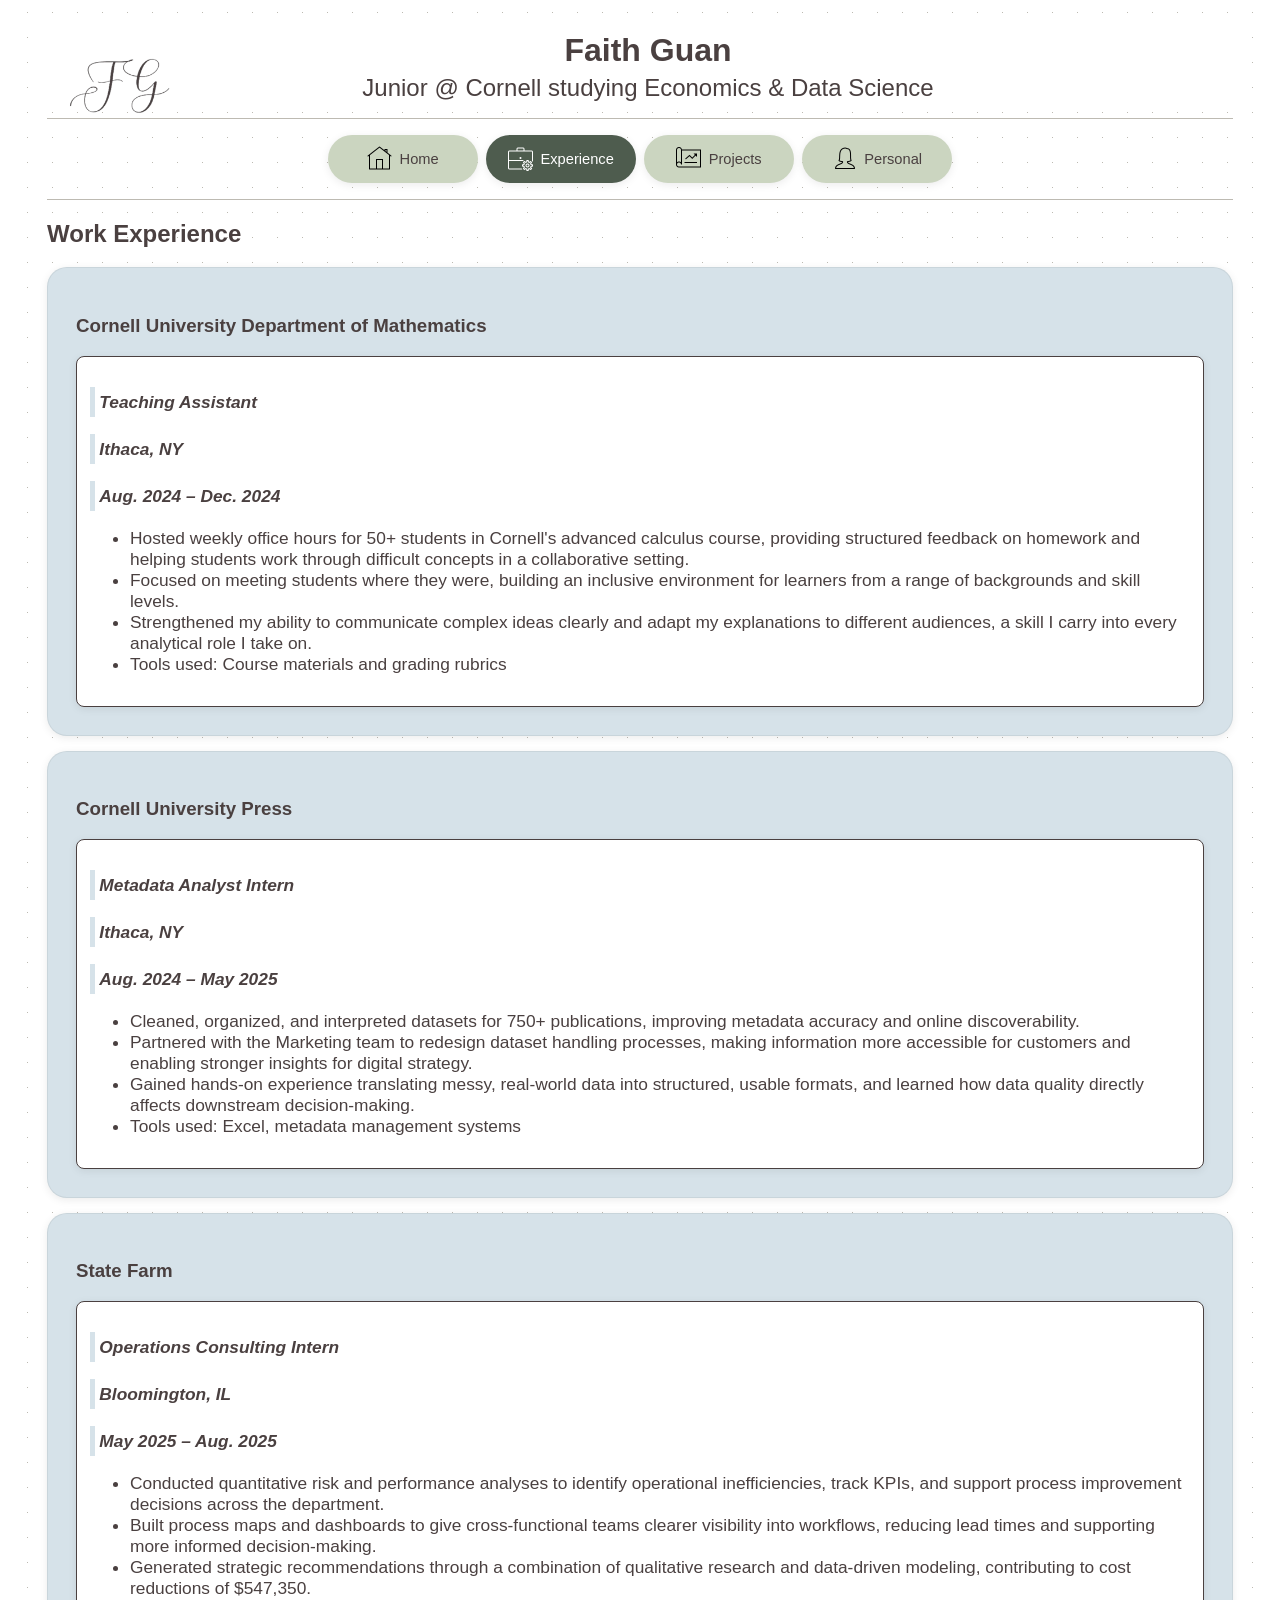
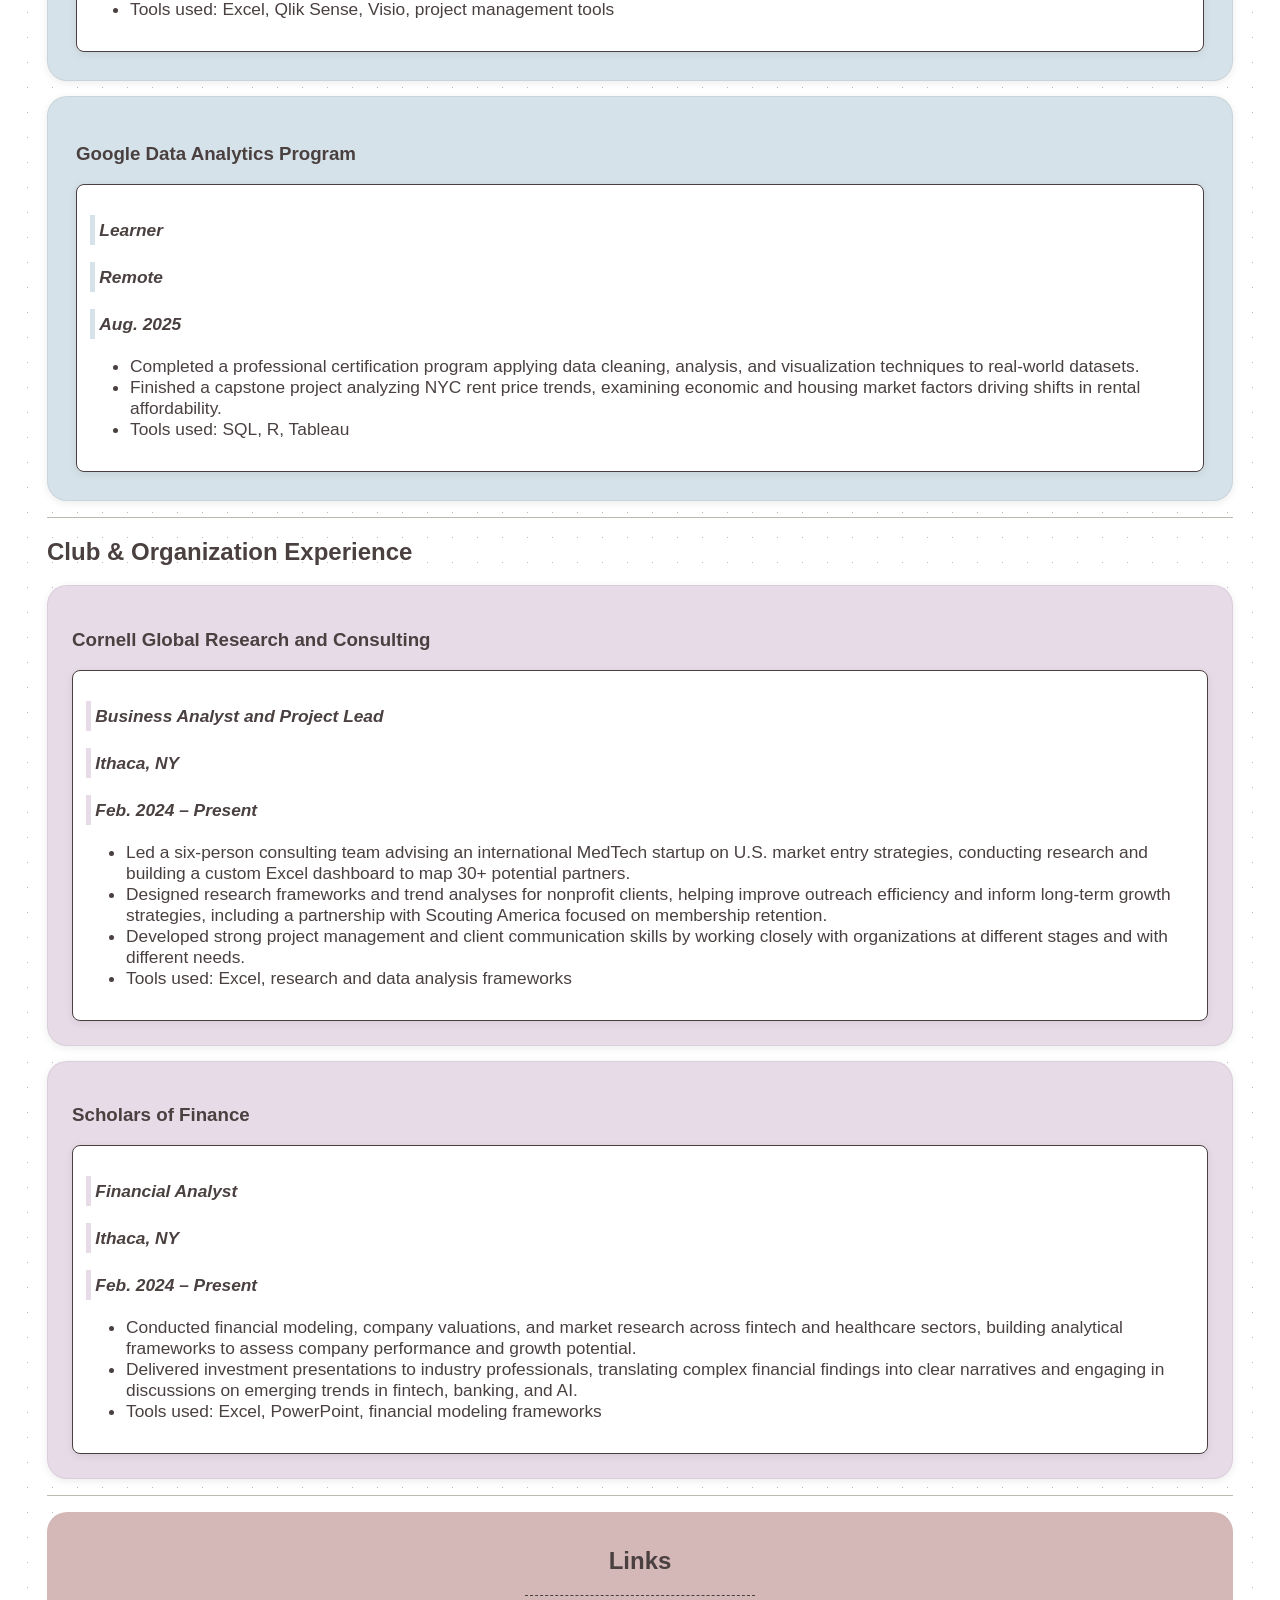
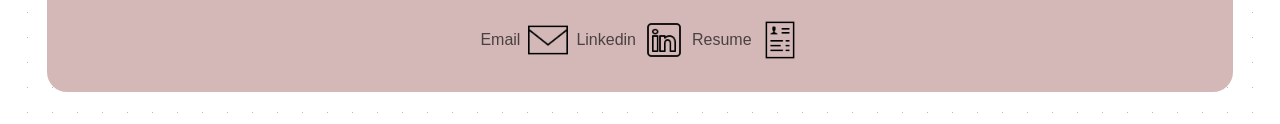
==== commit 88457191: "comment citations" ====
--- a/experience.html
+++ b/experience.html
@@ -184,7 +184,7 @@
                 </a>
             </div>
         </div>
-        <p class="center"><cite> <a target="_blank" href="https://icons8.com/icon/12580/email">Email</a> icon by <a target="_blank" href="https://icons8.com"> Icons8</a>,<a target="_blank" href="https://icons8.com/icon/447/linkedin"> LinkedIn</a> icon by <a target="_blank" href="https://icons8.com">Icons8</a>, <a target="_blank" href="https://icons8.com/icon/23877/resume"> Resume</a> icon by <a target="_blank" href="https://icons8.com">Icons8</a>, <a target="_blank" href="https://icons8.com/icon/73/home">Home</a> icon by <a target="_blank" href="https://icons8.com">Icons8</a>, <a target="_blank" href="https://icons8.com/icon/123838/briefcase-settings">Experience</a> icon by <a target="_blank" href="https://icons8.com">Icons8</a>, <a target="_blank" href="https://icons8.com/icon/53380/project">Project</a> icon by <a target="_blank" href="https://icons8.com">Icons8</a>, <a target="_blank" href="https://icons8.com/icon/31047/person">Person</a> icon by <a target="_blank" href="https://icons8.com">Icons8</a></cite></p>
+        <!--<p class="center"><cite> <a target="_blank" href="https://icons8.com/icon/12580/email">Email</a> icon by <a target="_blank" href="https://icons8.com"> Icons8</a>,<a target="_blank" href="https://icons8.com/icon/447/linkedin"> LinkedIn</a> icon by <a target="_blank" href="https://icons8.com">Icons8</a>, <a target="_blank" href="https://icons8.com/icon/23877/resume"> Resume</a> icon by <a target="_blank" href="https://icons8.com">Icons8</a>, <a target="_blank" href="https://icons8.com/icon/73/home">Home</a> icon by <a target="_blank" href="https://icons8.com">Icons8</a>, <a target="_blank" href="https://icons8.com/icon/123838/briefcase-settings">Experience</a> icon by <a target="_blank" href="https://icons8.com">Icons8</a>, <a target="_blank" href="https://icons8.com/icon/53380/project">Project</a> icon by <a target="_blank" href="https://icons8.com">Icons8</a>, <a target="_blank" href="https://icons8.com/icon/31047/person">Person</a> icon by <a target="_blank" href="https://icons8.com">Icons8</a></cite></p>-->
     </footer>
     <script src="scripts/jquery-3.7.1.js"></script>
     <script src="scripts/hamburger-menu.js"></script>
--- a/styles/site.css
+++ b/styles/site.css
@@ -369,7 +369,7 @@
 .poem {
     white-space: pre-line;
     font-size: 12pt;
-    font-weight: 575;
+    font-weight: 500;
     font-family: Verdana, Geneva, Tahoma, sans-serif;
     color: black;
 }
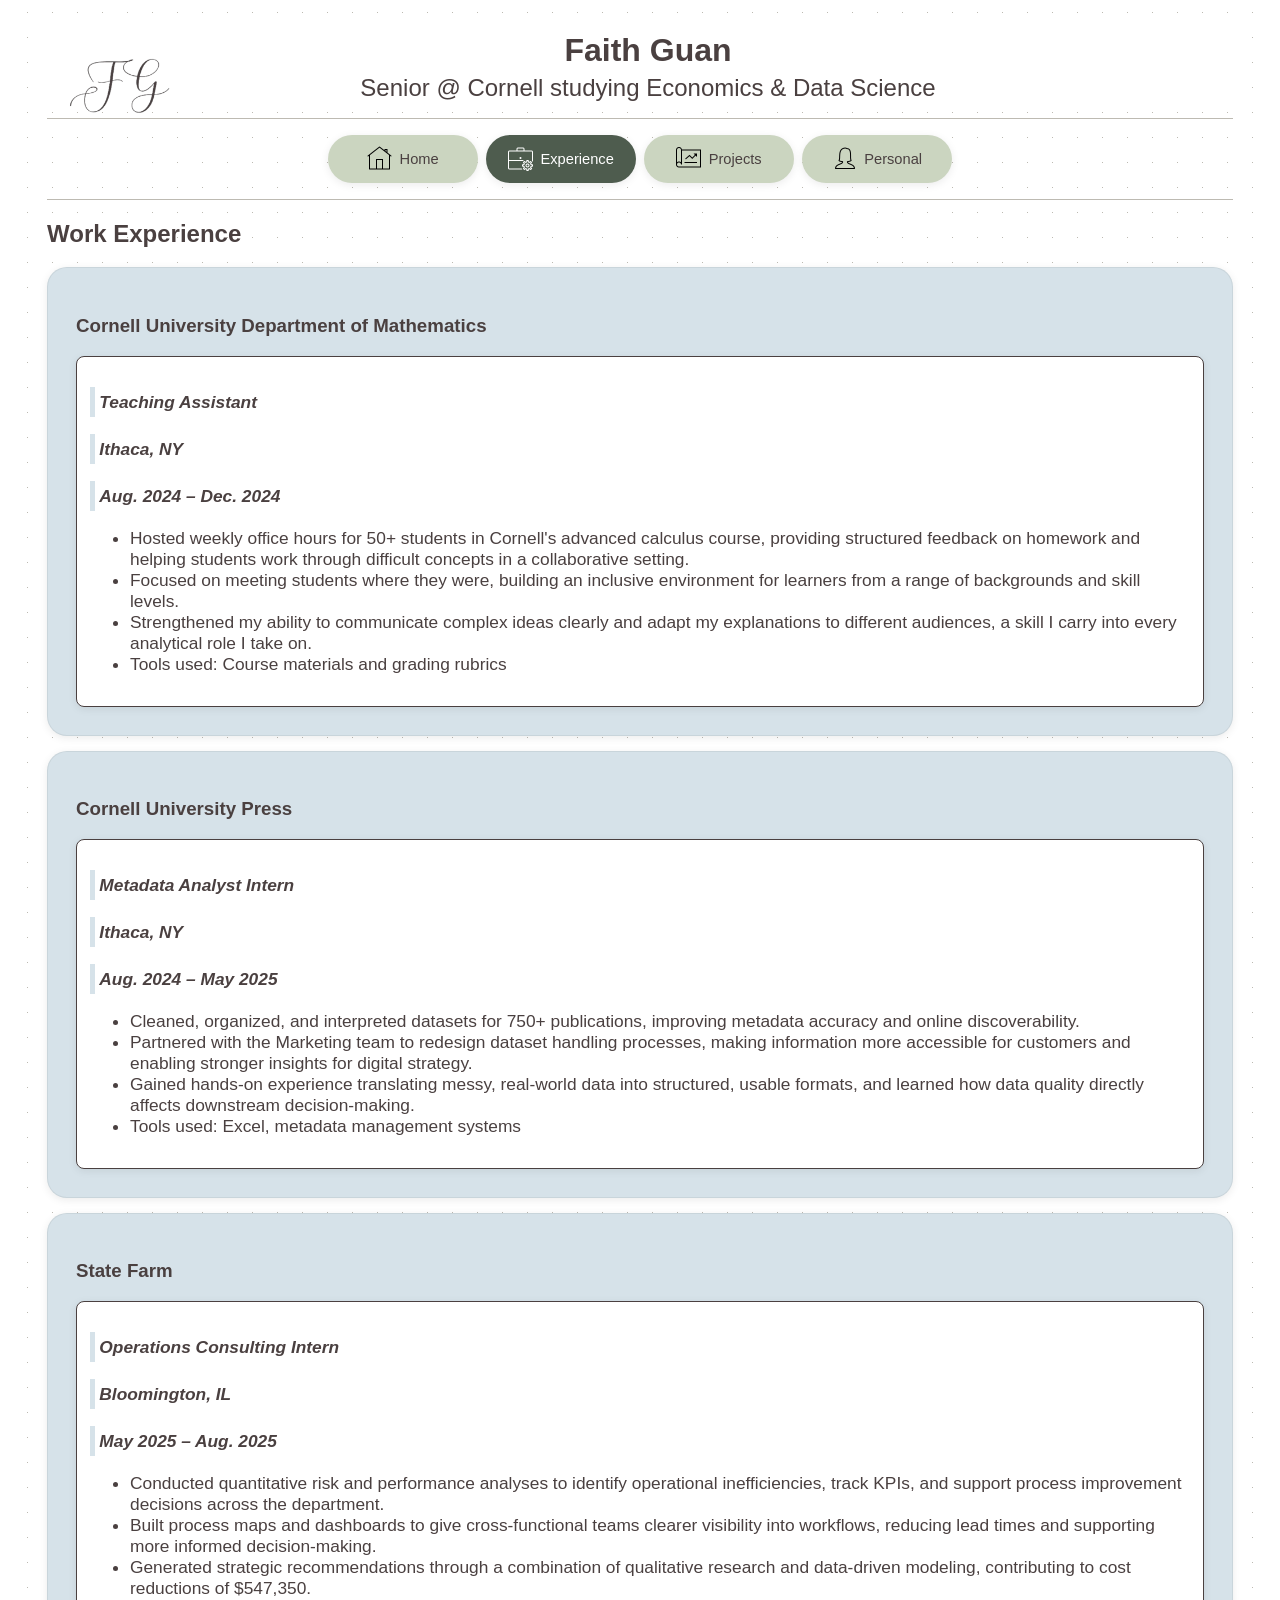
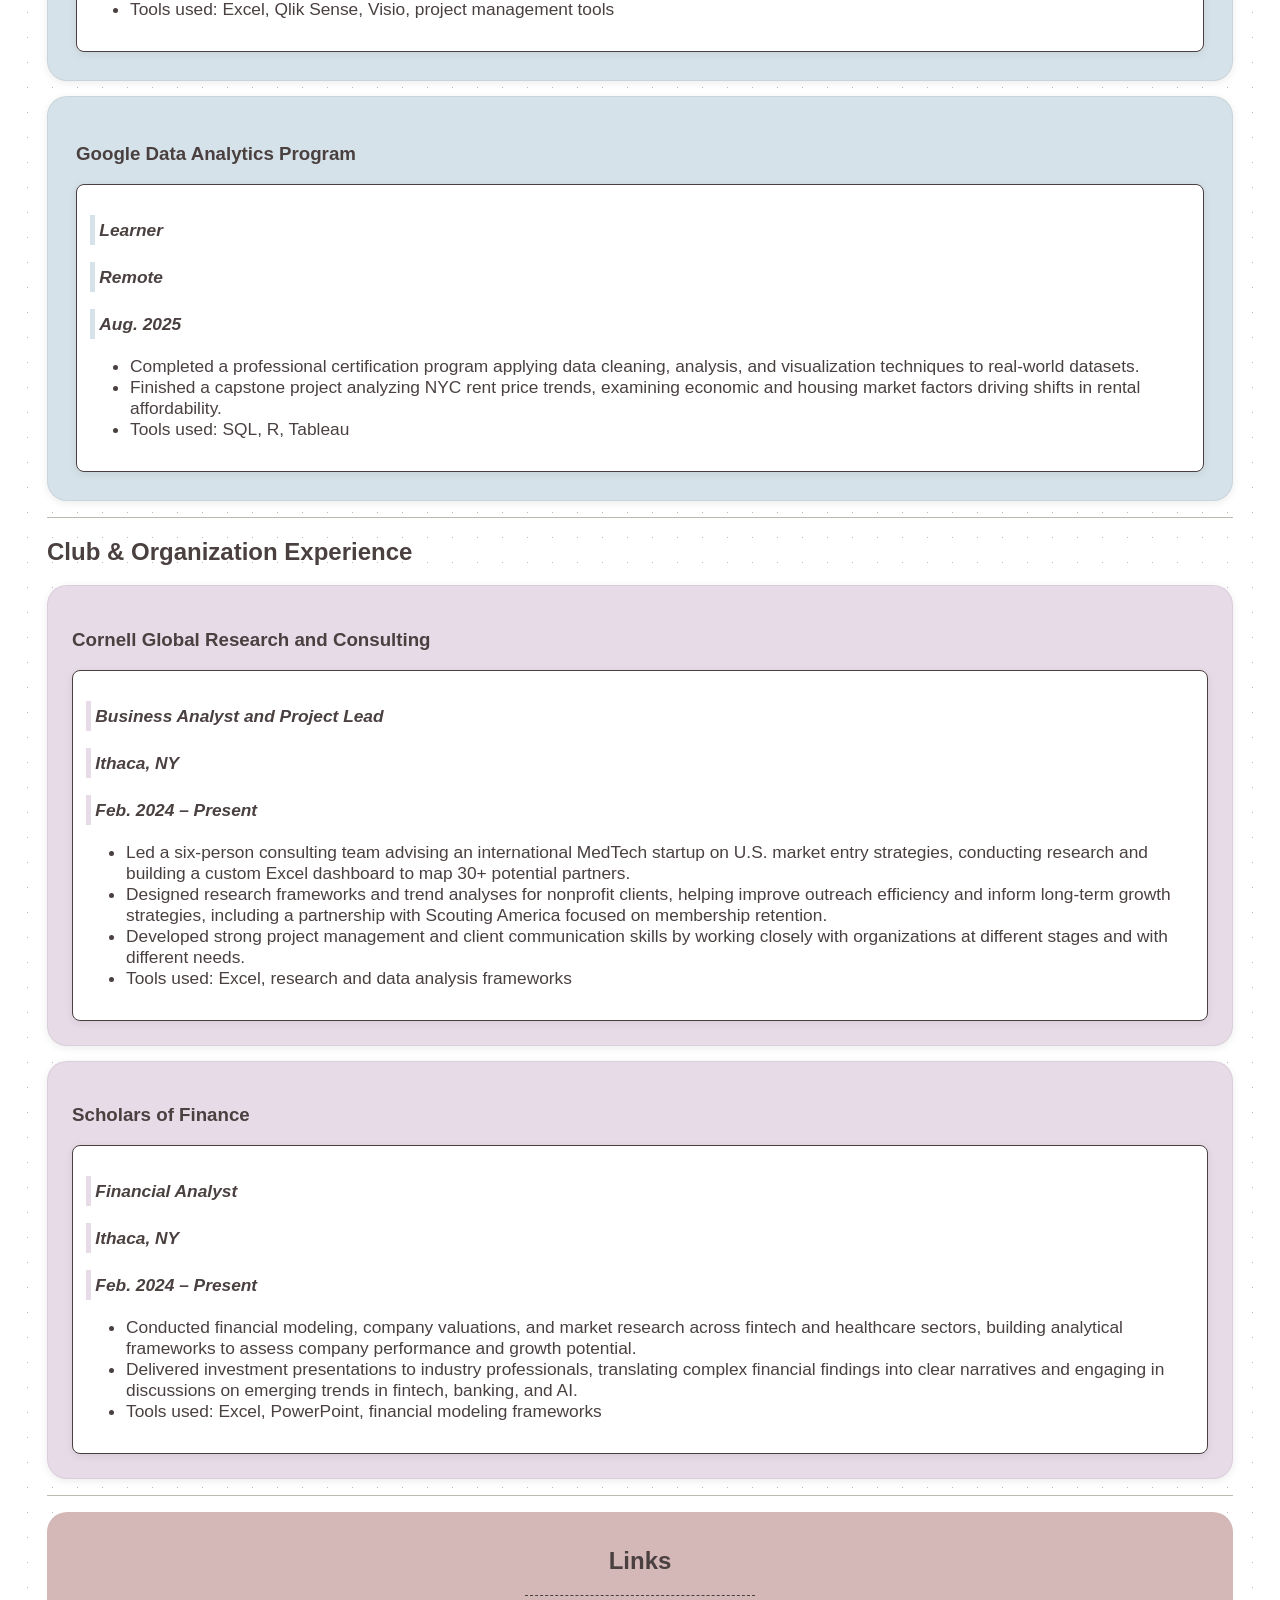
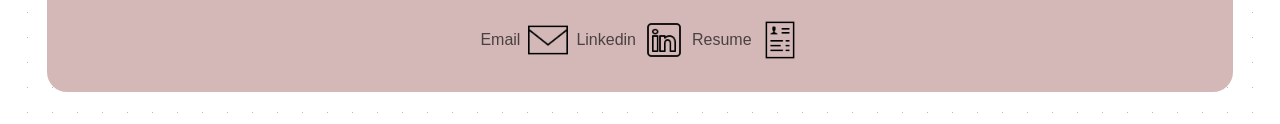
==== commit 80e1f17a: "junior to senior" ====
--- a/experience.html
+++ b/experience.html
@@ -16,7 +16,7 @@
             </picture>
             <div>
                 <h1 class="center">Faith Guan</h1>
-                <h2 class="center title_subscript"> Junior @ Cornell studying Economics & Data Science </h2>
+                <h2 class="center title_subscript"> Senior @ Cornell studying Economics & Data Science </h2>
             </div>
             <!--<button id="hamburger-button">☰</button>-->
             <!--this is fine to do it this way, next week he said lecture on icons-->
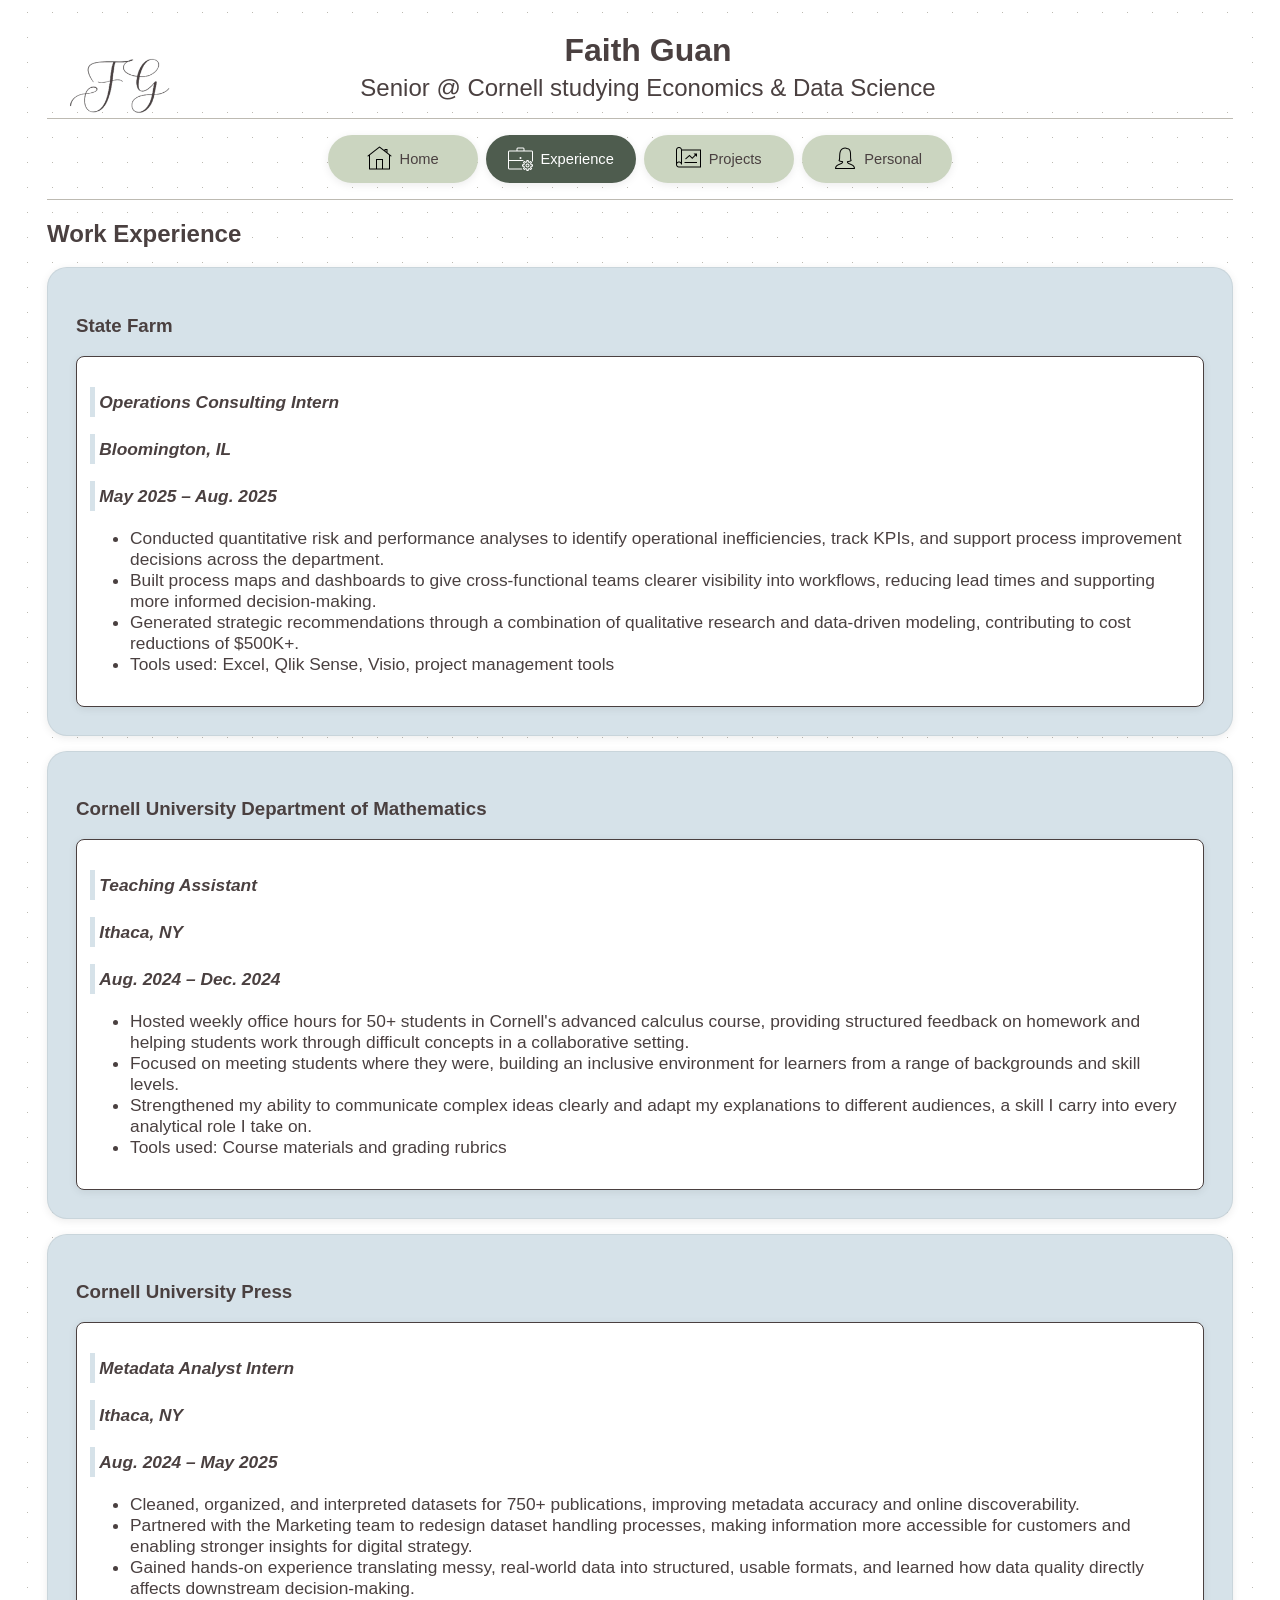
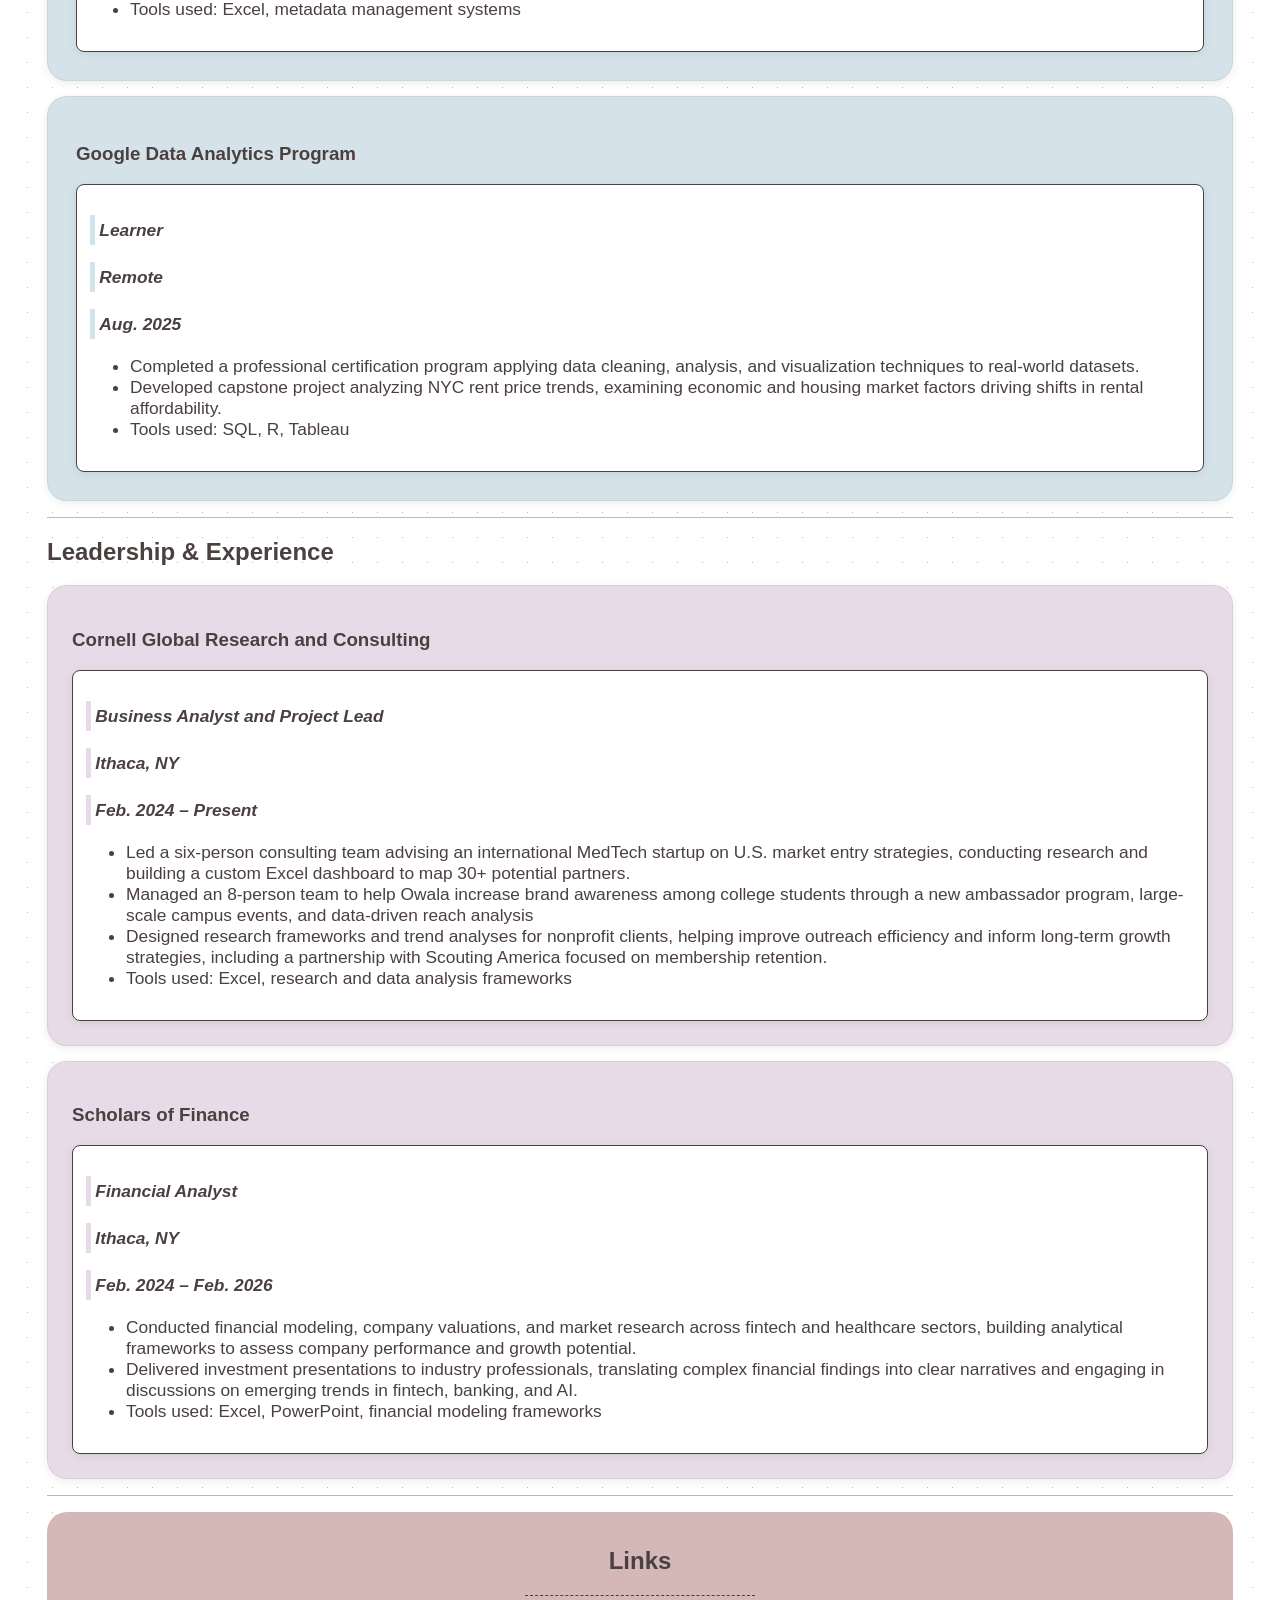
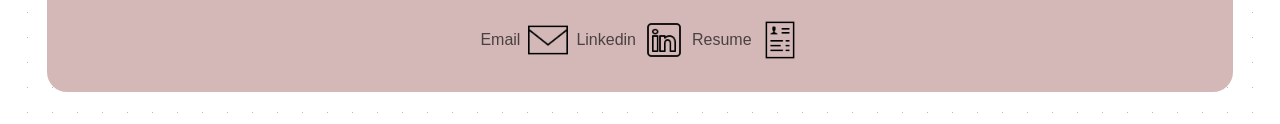
==== commit 988df7ac: "fixed work section" ====
--- a/experience.html
+++ b/experience.html
@@ -61,6 +61,21 @@
         <section>
             <h2>Work Experience</h2>
             <section class="exp_section">
+                <h3>State Farm</h3>
+                <div class="div_text_paragraph">
+                    <p class="exp_special_text">Operations Consulting Intern</p>
+                    <p class="exp_special_text">Bloomington, IL</p>
+                    <p class="exp_special_text">May 2025 – Aug. 2025</p>
+                    <ul>
+                        <li>Conducted quantitative risk and performance analyses to identify operational inefficiencies, track KPIs, and support process improvement decisions across the department.</li>
+                        <li>Built process maps and dashboards to give cross-functional teams clearer visibility into workflows, reducing lead times and supporting more informed decision-making.</li>
+                        <li>Generated strategic recommendations through a combination of qualitative research and data-driven modeling, contributing to cost reductions of $500K+.</li>
+                        <li>Tools used: Excel, Qlik Sense, Visio, project management tools</li>
+                    </ul>
+                </div>
+                <!--Source: Original Work (Faith Guan)-->
+            </section>
+            <section class="exp_section">
                 <h3>Cornell University Department of Mathematics</h3>
                 <div class="div_text_paragraph">
                     <p class="exp_special_text">Teaching Assistant</p>
@@ -91,21 +106,6 @@
                 <!--Source: Original Work (Faith Guan)-->
             </section>
             <section class="exp_section">
-                <h3>State Farm</h3>
-                <div class="div_text_paragraph">
-                    <p class="exp_special_text">Operations Consulting Intern</p>
-                    <p class="exp_special_text">Bloomington, IL</p>
-                    <p class="exp_special_text">May 2025 – Aug. 2025</p>
-                    <ul>
-                        <li>Conducted quantitative risk and performance analyses to identify operational inefficiencies, track KPIs, and support process improvement decisions across the department.</li>
-                        <li>Built process maps and dashboards to give cross-functional teams clearer visibility into workflows, reducing lead times and supporting more informed decision-making.</li>
-                        <li>Generated strategic recommendations through a combination of qualitative research and data-driven modeling, contributing to cost reductions of $547,350.</li>
-                        <li>Tools used: Excel, Qlik Sense, Visio, project management tools</li>
-                    </ul>
-                </div>
-                <!--Source: Original Work (Faith Guan)-->
-            </section>
-            <section class="exp_section">
                 <h3>Google Data Analytics Program</h3>
                 <div class="div_text_paragraph">
                     <p class="exp_special_text">Learner</p>
@@ -113,7 +113,7 @@
                     <p class="exp_special_text">Aug. 2025</p>
                     <ul>
                         <li>Completed a professional certification program applying data cleaning, analysis, and visualization techniques to real-world datasets.</li>
-                        <li>Finished a capstone project analyzing NYC rent price trends, examining economic and housing market factors driving shifts in rental affordability.</li>
+                        <li>Developed capstone project analyzing NYC rent price trends, examining economic and housing market factors driving shifts in rental affordability.</li>
                         <li>Tools used: SQL, R, Tableau</li>
                     </ul>
                 </div>
@@ -123,7 +123,7 @@
             </div>
         </section>
         <section>
-            <h2>Club & Organization Experience</h2>
+            <h2>Leadership & Experience</h2>
             <section class="club_section">
                 <h3>Cornell Global Research and Consulting</h3>
                 <div class="div_text_paragraph">
@@ -132,8 +132,9 @@
                     <p class="club_special_text">Feb. 2024 – Present</p>
                     <ul>
                         <li>Led a six-person consulting team advising an international MedTech startup on U.S. market entry strategies, conducting research and building a custom Excel dashboard to map 30+ potential partners.</li>
+                        <li>Managed an 8-person team to help Owala increase brand awareness among college students through a new ambassador program, large-scale campus events, and data-driven reach analysis</li>
                         <li>Designed research frameworks and trend analyses for nonprofit clients, helping improve outreach efficiency and inform long-term growth strategies, including a partnership with Scouting America focused on membership retention.</li>
-                        <li>Developed strong project management and client communication skills by working closely with organizations at different stages and with different needs.</li>
+
                         <li>Tools used: Excel, research and data analysis frameworks</li>
                     </ul>
                 </div>
@@ -145,7 +146,7 @@
                 <div class="div_text_paragraph">
                     <p class="club_special_text">Financial Analyst</p>
                     <p class="club_special_text">Ithaca, NY</p>
-                    <p class="club_special_text">Feb. 2024 – Present</p>
+                    <p class="club_special_text">Feb. 2024 – Feb. 2026</p>
                     <ul>
                         <li>Conducted financial modeling, company valuations, and market research across fintech and healthcare sectors, building analytical frameworks to assess company performance and growth potential.</li>
                         <li>Delivered investment presentations to industry professionals, translating complex financial findings into clear narratives and engaging in discussions on emerging trends in fintech, banking, and AI.</li>
@@ -179,7 +180,7 @@
             </div>
             <div class="footer_inner_flex">
                 <p> Resume </p>
-                <a href="images/Faith_Guan_Resume_INFO1300.pdf" target="_blank">
+                <a href="images/Faith_Guan_Consulting_Resume_2026.pdf" target="_blank">
                     <picture> <img class="footer_image" src="images/icons8-resume-50.png" alt=""></picture>
                 </a>
             </div>
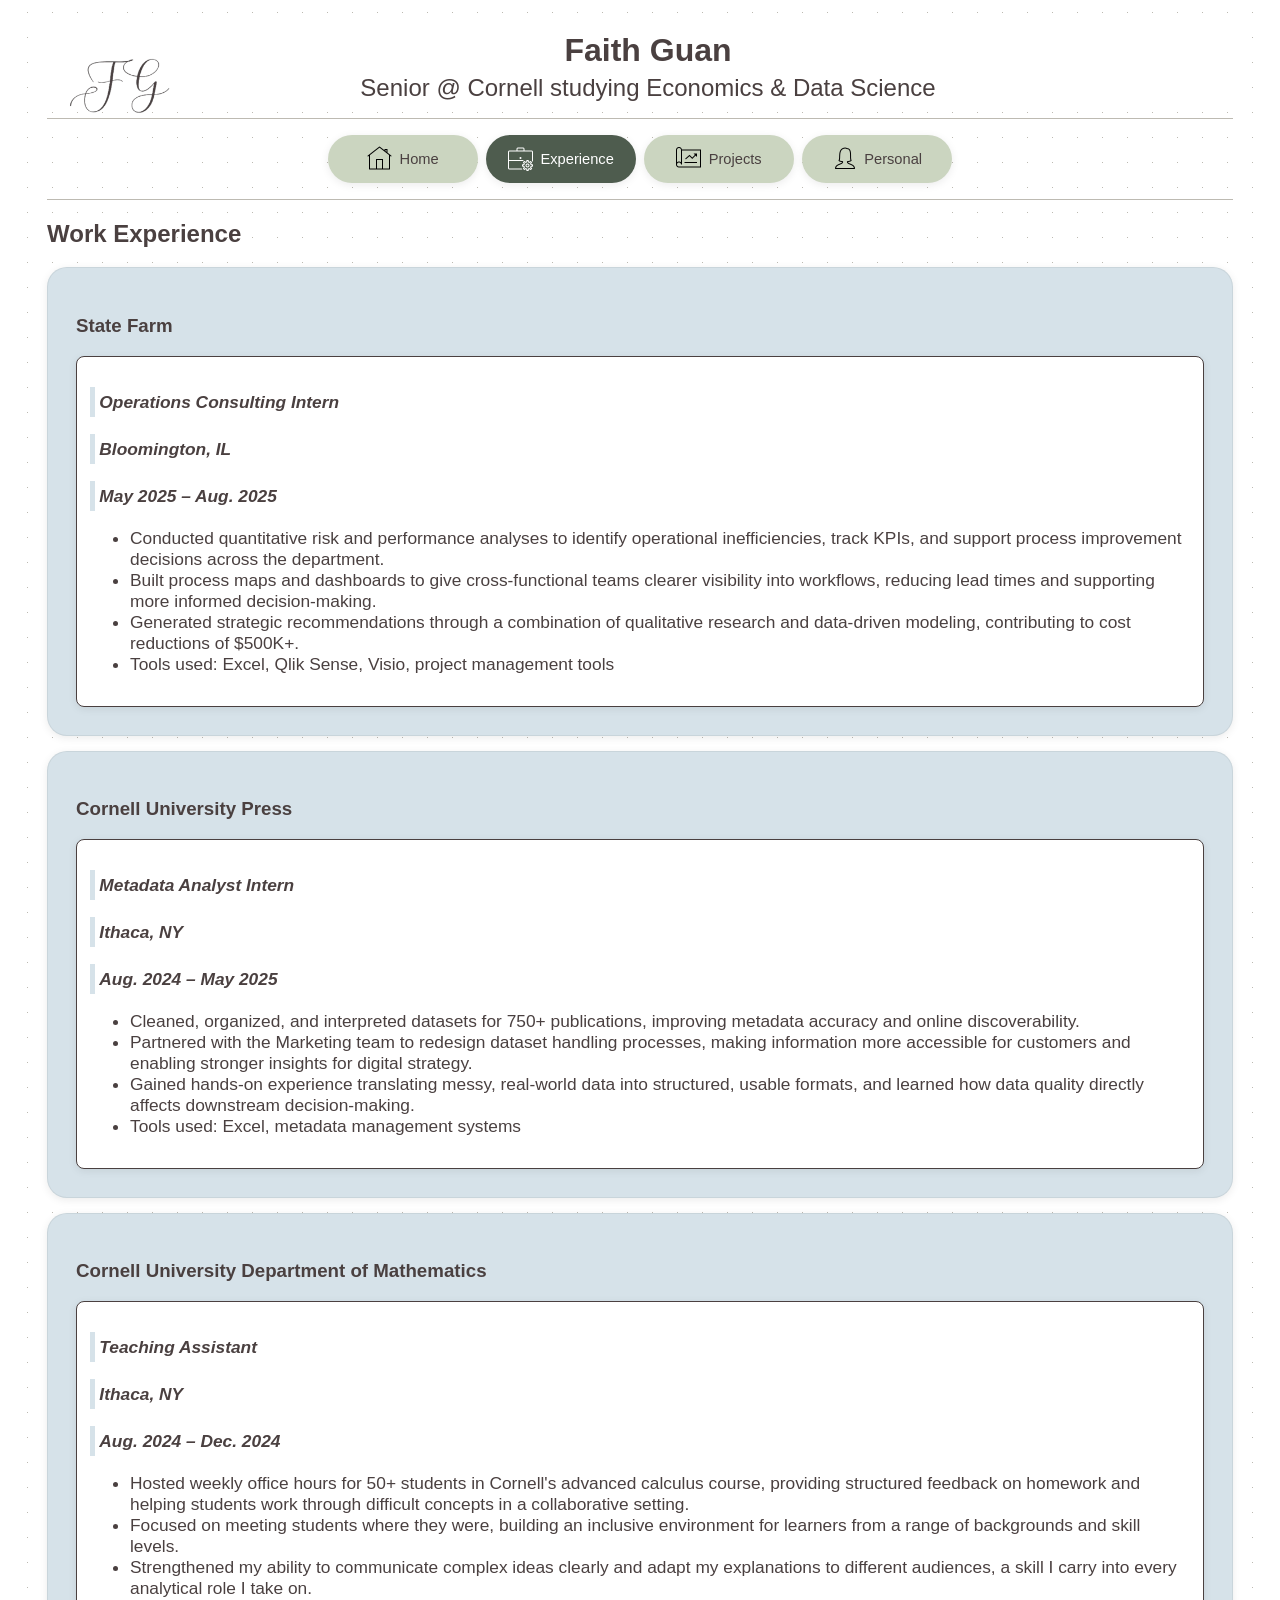
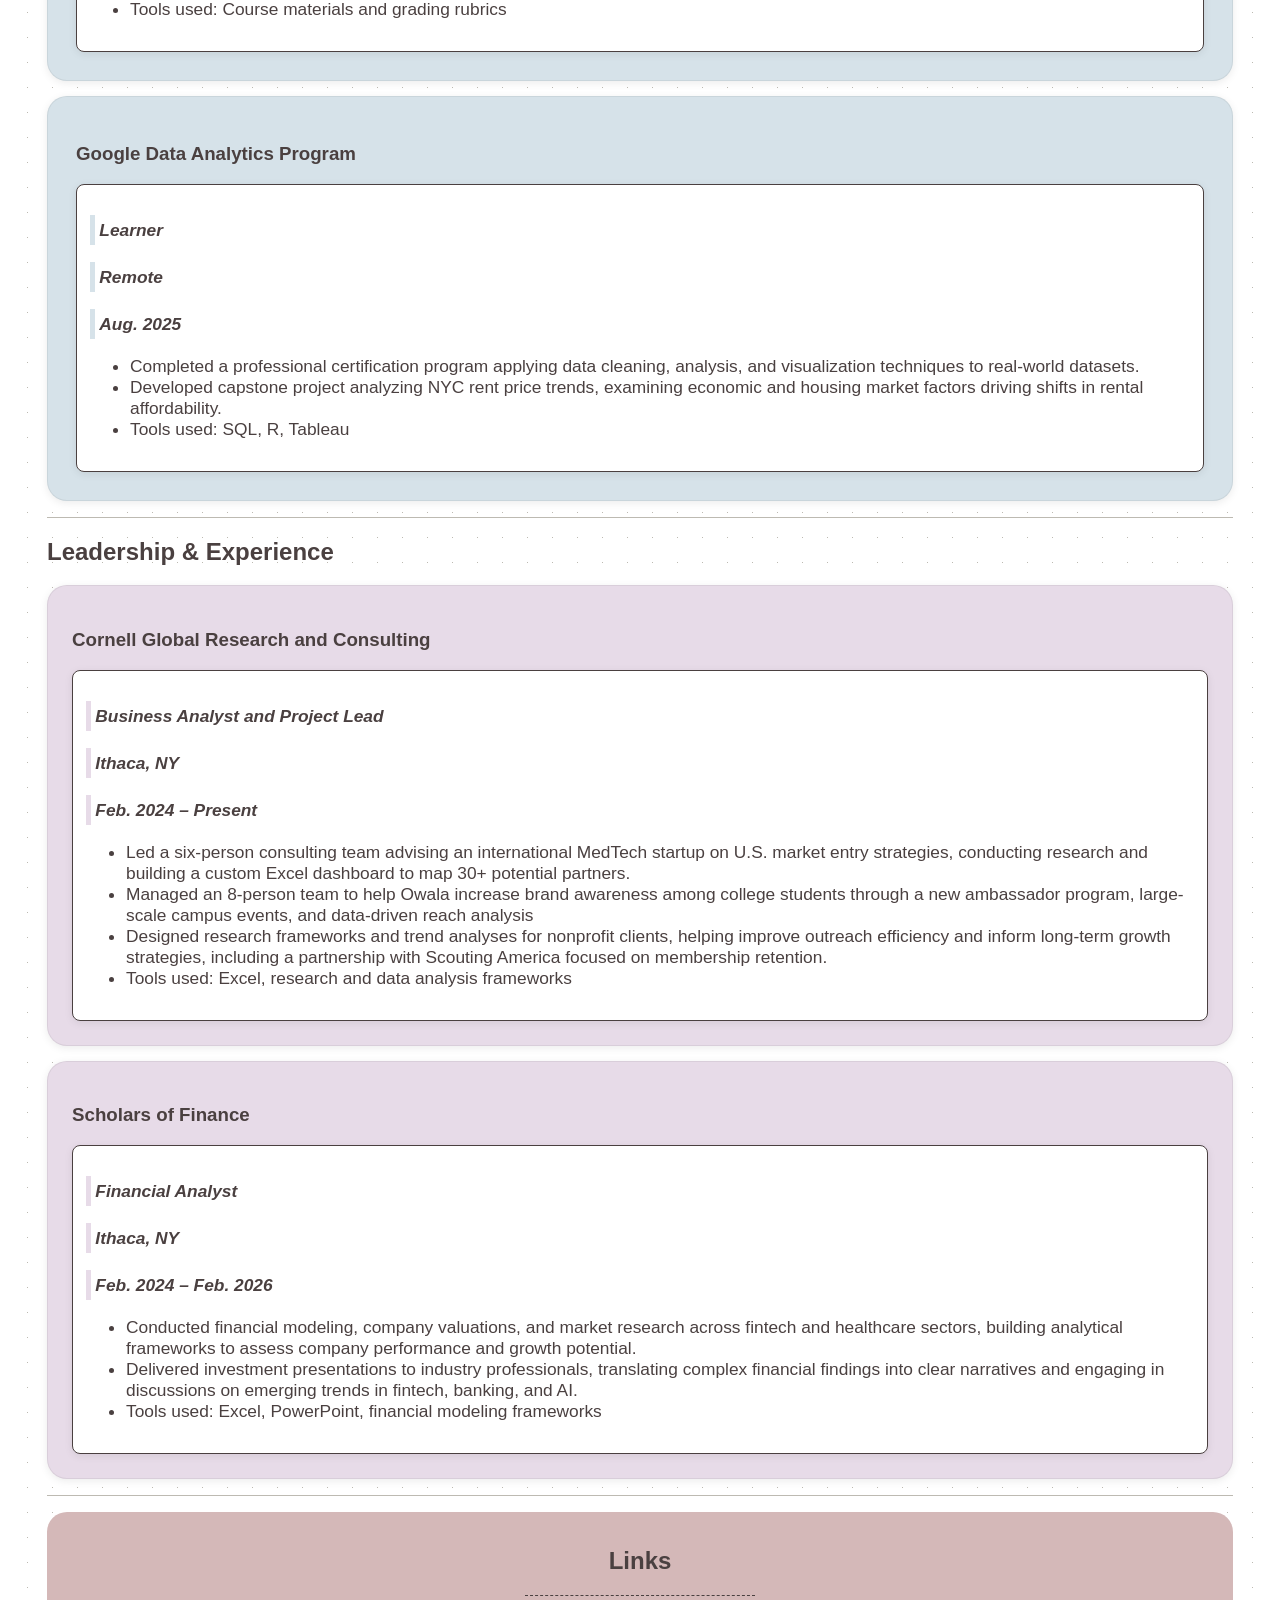
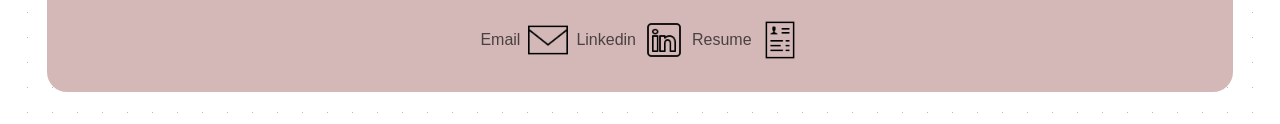
==== commit c4ddef8c: "no change" ====
--- a/experience.html
+++ b/experience.html
@@ -76,6 +76,21 @@
                 <!--Source: Original Work (Faith Guan)-->
             </section>
             <section class="exp_section">
+                <h3>Cornell University Press</h3>
+                <div class="div_text_paragraph">
+                    <p class="exp_special_text">Metadata Analyst Intern</p>
+                    <p class="exp_special_text">Ithaca, NY</p>
+                    <p class="exp_special_text">Aug. 2024 – May 2025</p>
+                    <ul>
+                        <li>Cleaned, organized, and interpreted datasets for 750+ publications, improving metadata accuracy and online discoverability.</li>
+                        <li>Partnered with the Marketing team to redesign dataset handling processes, making information more accessible for customers and enabling stronger insights for digital strategy.</li>
+                        <li>Gained hands-on experience translating messy, real-world data into structured, usable formats, and learned how data quality directly affects downstream decision-making.</li>
+                        <li>Tools used: Excel, metadata management systems</li>
+                    </ul>
+                </div>
+                <!--Source: Original Work (Faith Guan)-->
+            </section>
+            <section class="exp_section">
                 <h3>Cornell University Department of Mathematics</h3>
                 <div class="div_text_paragraph">
                     <p class="exp_special_text">Teaching Assistant</p>
@@ -90,21 +105,7 @@
                     <!--Source: Original Work (Faith Guan)-->
                 </div>
             </section>
-            <section class="exp_section">
-                <h3>Cornell University Press</h3>
-                <div class="div_text_paragraph">
-                    <p class="exp_special_text">Metadata Analyst Intern</p>
-                    <p class="exp_special_text">Ithaca, NY</p>
-                    <p class="exp_special_text">Aug. 2024 – May 2025</p>
-                    <ul>
-                        <li>Cleaned, organized, and interpreted datasets for 750+ publications, improving metadata accuracy and online discoverability.</li>
-                        <li>Partnered with the Marketing team to redesign dataset handling processes, making information more accessible for customers and enabling stronger insights for digital strategy.</li>
-                        <li>Gained hands-on experience translating messy, real-world data into structured, usable formats, and learned how data quality directly affects downstream decision-making.</li>
-                        <li>Tools used: Excel, metadata management systems</li>
-                    </ul>
-                </div>
-                <!--Source: Original Work (Faith Guan)-->
-            </section>
+
             <section class="exp_section">
                 <h3>Google Data Analytics Program</h3>
                 <div class="div_text_paragraph">
